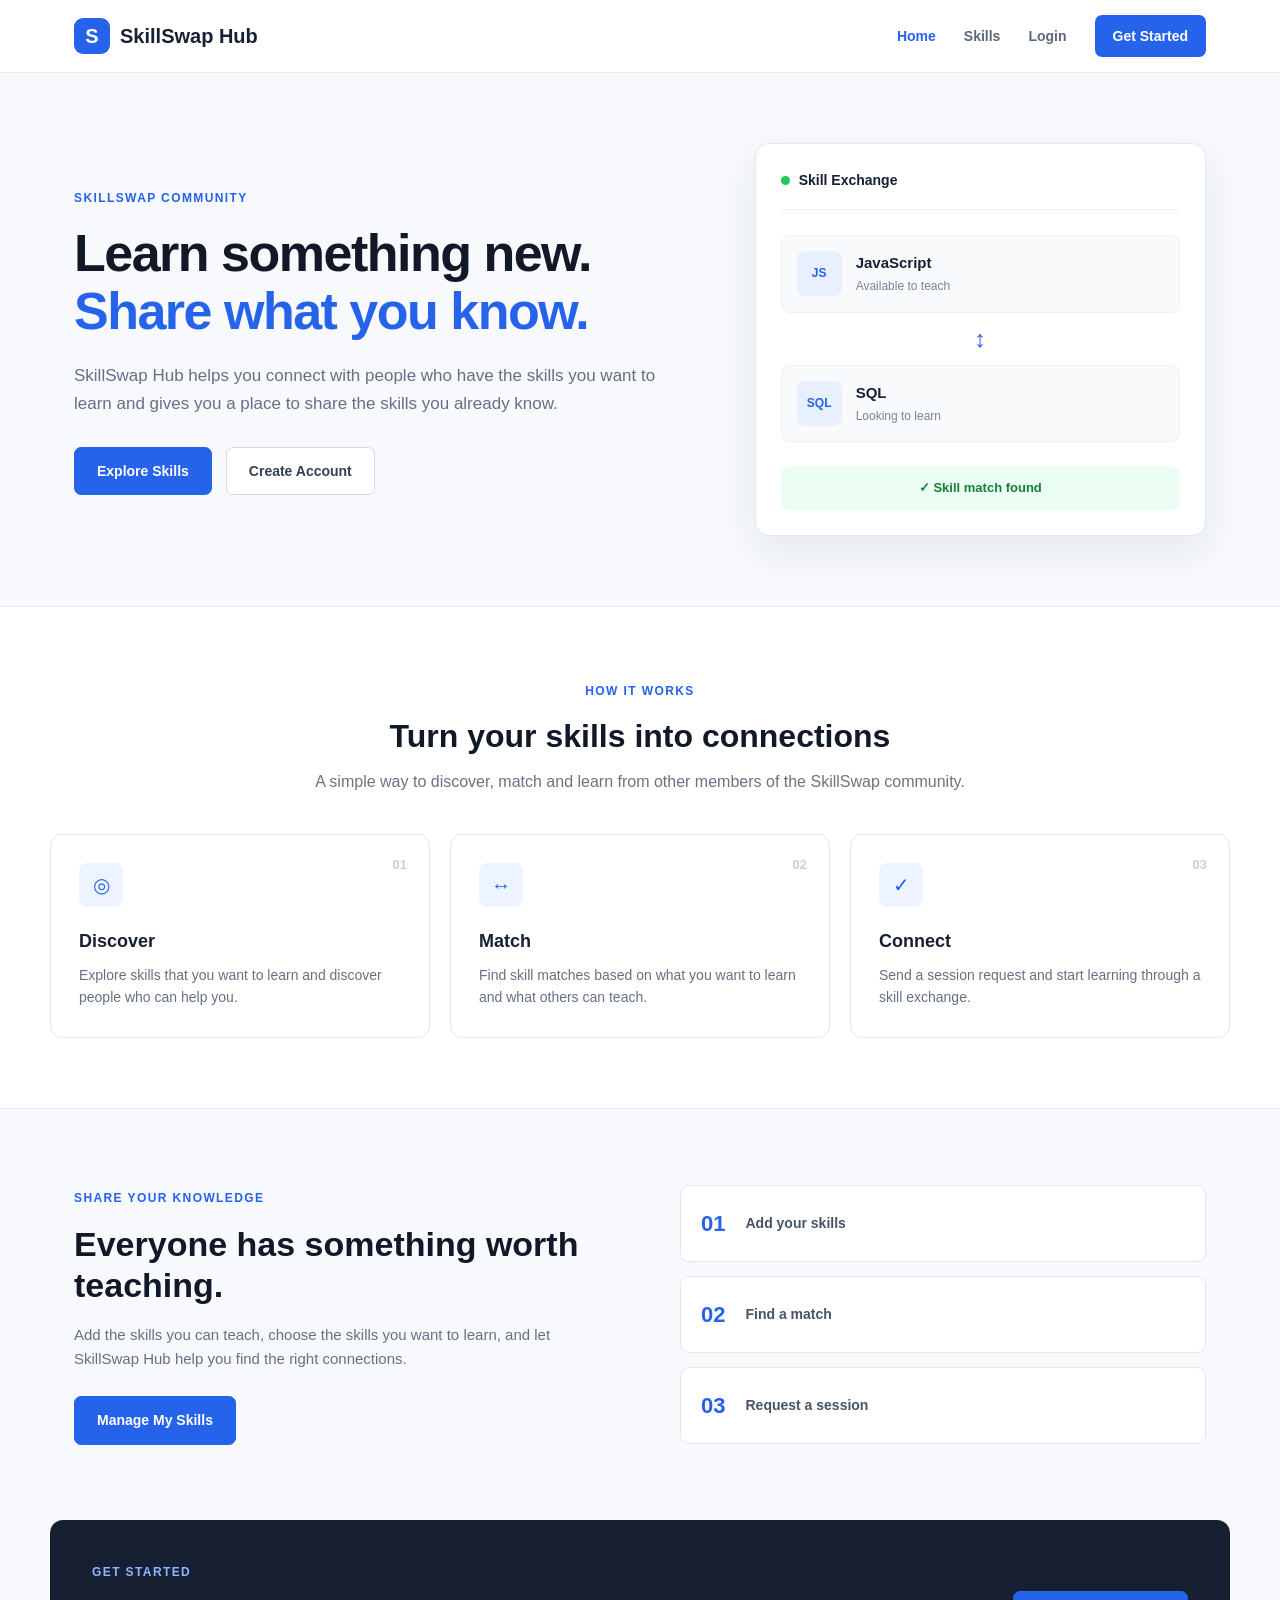
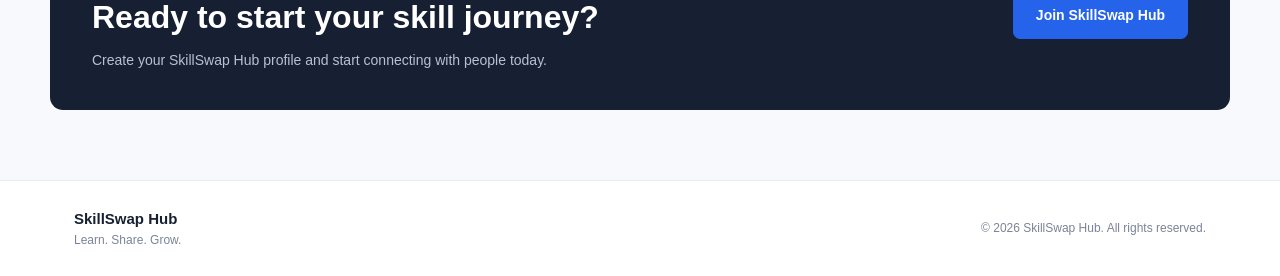
==== index.html @ 2782ccae "Initial SkillSwapHub project" ====
﻿<!DOCTYPE html>

<html lang="en">
<head>
    <meta charset="UTF-8">
    <meta name="viewport" content="width=device-width, initial-scale=1.0">

    
    <title>SkillSwap Hub</title>

    <link rel="stylesheet" href="Style.css">
    

</head>

<body>

    
    <!-- Navigation -->
    <header class="site-header">
        <div class="navbar">

            <a href="index.html" class="brand">
                <span class="brand-icon">S</span>
                <span>SkillSwap Hub</span>
            </a>

            <nav>
                <a href="index.html" class="active">Home</a>
                <a href="profile.html">Skills</a>
                <a href="login.html">Login</a>
                <a href="register.html" class="register-link">Get Started</a>
            </nav>

        </div>
    </header>


    <main>

        <!-- Hero Section -->
        <section class="hero">

            <div class="hero-content">

                <span class="hero-label">SKILLSWAP COMMUNITY</span>

                <h1>
                    Learn something new.
                    <span>Share what you know.</span>
                </h1>

                <p class="hero-description">
                    SkillSwap Hub helps you connect with people who have
                    the skills you want to learn and gives you a place to
                    share the skills you already know.
                </p>

                <div class="hero-actions">
                    <a href="profile.html" class="primary-button">
                        Explore Skills
                    </a>

                    <a href="register.html" class="secondary-button">
                        Create Account
                    </a>
                </div>

            </div>

            <div class="hero-card">

                <div class="card-header">
                    <span class="status-dot"></span>
                    Skill Exchange
                </div>

                <div class="skill-preview">

                    <div class="skill-row">
                        <div class="skill-icon">JS</div>
                        <div>
                            <strong>JavaScript</strong>
                            <span>Available to teach</span>
                        </div>
                    </div>

                    <div class="exchange-arrow">↕</div>

                    <div class="skill-row">
                        <div class="skill-icon">SQL</div>
                        <div>
                            <strong>SQL</strong>
                            <span>Looking to learn</span>
                        </div>
                    </div>

                </div>

                <div class="match-badge">
                    ✓ Skill match found
                </div>

            </div>

        </section>


        <!-- How It Works -->
        <section class="how-it-works">

            <div class="section-heading">

                <span class="section-label">HOW IT WORKS</span>

                <h2>
                    Turn your skills into connections
                </h2>

                <p>
                    A simple way to discover, match and learn from
                    other members of the SkillSwap community.
                </p>

            </div>


            <div class="steps">

                <div class="step-card">

                    <span class="step-number">01</span>

                    <div class="step-icon">◎</div>

                    <h3>Discover</h3>

                    <p>
                        Explore skills that you want to learn and
                        discover people who can help you.
                    </p>

                </div>


                <div class="step-card">

                    <span class="step-number">02</span>

                    <div class="step-icon">↔</div>

                    <h3>Match</h3>

                    <p>
                        Find skill matches based on what you want
                        to learn and what others can teach.
                    </p>

                </div>


                <div class="step-card">

                    <span class="step-number">03</span>

                    <div class="step-icon">✓</div>

                    <h3>Connect</h3>

                    <p>
                        Send a session request and start learning
                        through a skill exchange.
                    </p>

                </div>

            </div>

        </section>


        <!-- Skills Section -->
        <section class="skills-highlight">

            <div class="highlight-content">

                <span class="section-label">SHARE YOUR KNOWLEDGE</span>

                <h2>
                    Everyone has something
                    worth teaching.
                </h2>

                <p>
                    Add the skills you can teach, choose the skills
                    you want to learn, and let SkillSwap Hub help
                    you find the right connections.
                </p>

                <a href="profile.html" class="primary-button">
                    Manage My Skills
                </a>

            </div>

            <div class="highlight-stats">

                <div class="stat">
                    <strong>01</strong>
                    <span>Add your skills</span>
                </div>

                <div class="stat">
                    <strong>02</strong>
                    <span>Find a match</span>
                </div>

                <div class="stat">
                    <strong>03</strong>
                    <span>Request a session</span>
                </div>

            </div>

        </section>


        <!-- Final CTA -->
        <section class="final-cta">

            <div>
                <span class="section-label">GET STARTED</span>

                <h2>
                    Ready to start your skill journey?
                </h2>

                <p>
                    Create your SkillSwap Hub profile and start
                    connecting with people today.
                </p>
            </div>

            <a href="register.html" class="primary-button">
                Join SkillSwap Hub
            </a>

        </section>

    </main>


    <!-- Footer -->
    <footer class="site-footer">

        <div class="footer-content">

            <div>
                <strong>SkillSwap Hub</strong>
                <p>Learn. Share. Grow.</p>
            </div>

            <p>
                © 2026 SkillSwap Hub. All rights reserved.
            </p>

        </div>

    </footer>
    

</body>
</html>
---- Style.css ----
﻿* {
    margin: 0;
    padding: 0;
    box-sizing: border-box;
}

html {
    scroll-behavior: smooth;
}

body {
    font-family: "Segoe UI", Arial, sans-serif;
    background: #f7f9fc;
    color: #172033;
    line-height: 1.6;
}

.site-header {
    background: #ffffff;
    border-bottom: 1px solid #e7ebf2;
    position: sticky;
    top: 0;
    z-index: 100;
}

.navbar {
    max-width: 1180px;
    margin: auto;
    min-height: 72px;
    padding: 0 24px;
    display: flex;
    align-items: center;
    justify-content: space-between;
}

.brand {
    display: flex;
    align-items: center;
    gap: 10px;
    text-decoration: none;
    color: #172033;
    font-size: 20px;
    font-weight: 700;
}

.brand-icon {
    width: 36px;
    height: 36px;
    display: flex;
    align-items: center;
    justify-content: center;
    background: #2563eb;
    color: #ffffff;
    border-radius: 9px;
    font-weight: 700;
}

nav {
    display: flex;
    align-items: center;
    gap: 28px;
}

    nav a {
        text-decoration: none;
        color: #5d687c;
        font-size: 14px;
        font-weight: 600;
        transition: 0.2s;
    }

        nav a:hover,
        nav a.active {
            color: #2563eb;
        }

    nav .register-link {
        background: #2563eb;
        color: #ffffff;
        padding: 10px 18px;
        border-radius: 7px;
    }

        nav .register-link:hover {
            background: #1d4ed8;
            color: #ffffff;
        }

.primary-button,
.secondary-button,
.auth-button {
    display: inline-flex;
    align-items: center;
    justify-content: center;
    padding: 12px 22px;
    border-radius: 7px;
    font-size: 14px;
    font-weight: 600;
    text-decoration: none;
    cursor: pointer;
    transition: 0.2s;
}

.primary-button,
.auth-button {
    background: #2563eb;
    color: #ffffff;
    border: 1px solid #2563eb;
}

    .primary-button:hover,
    .auth-button:hover {
        background: #1d4ed8;
        border-color: #1d4ed8;
        transform: translateY(-1px);
    }

.secondary-button {
    background: #ffffff;
    color: #344054;
    border: 1px solid #d5dbe5;
}

    .secondary-button:hover {
        border-color: #2563eb;
        color: #2563eb;
    }

.hero {
    max-width: 1180px;
    margin: auto;
    min-height: 480px;
    padding: 70px 24px;
    display: grid;
    grid-template-columns: 1.15fr 0.85fr;
    align-items: center;
    gap: 70px;
}

.hero-label,
.section-label {
    display: inline-block;
    color: #2563eb;
    font-size: 12px;
    font-weight: 700;
    letter-spacing: 1.4px;
    margin-bottom: 16px;
}

.hero h1 {
    max-width: 680px;
    font-size: 52px;
    line-height: 1.12;
    letter-spacing: -1.5px;
    color: #111827;
}

    .hero h1 span {
        display: block;
        color: #2563eb;
    }

.hero-description {
    max-width: 610px;
    margin-top: 22px;
    font-size: 17px;
    color: #667085;
}

.hero-actions {
    display: flex;
    gap: 14px;
    margin-top: 30px;
}

.hero-card {
    background: #ffffff;
    border: 1px solid #e4e8ef;
    border-radius: 14px;
    padding: 25px;
    box-shadow: 0 15px 40px rgba(20, 35, 60, 0.08);
}

.card-header {
    display: flex;
    align-items: center;
    gap: 9px;
    padding-bottom: 18px;
    border-bottom: 1px solid #edf0f5;
    font-size: 14px;
    font-weight: 700;
}

.status-dot {
    width: 9px;
    height: 9px;
    background: #22c55e;
    border-radius: 50%;
}

.skill-preview {
    padding: 25px 0;
}

.skill-row {
    display: flex;
    align-items: center;
    gap: 14px;
    padding: 15px;
    background: #f8fafc;
    border: 1px solid #edf0f5;
    border-radius: 9px;
}

.skill-icon {
    width: 45px;
    height: 45px;
    display: flex;
    align-items: center;
    justify-content: center;
    background: #e8f0ff;
    color: #2563eb;
    border-radius: 8px;
    font-size: 12px;
    font-weight: 800;
}

.skill-row strong {
    display: block;
    font-size: 15px;
}

.skill-row span {
    display: block;
    margin-top: 2px;
    color: #7a8496;
    font-size: 12px;
}

.exchange-arrow {
    text-align: center;
    color: #2563eb;
    font-size: 24px;
    padding: 7px 0;
}

.match-badge {
    padding: 11px;
    background: #ecfdf3;
    color: #15803d;
    border-radius: 7px;
    text-align: center;
    font-size: 13px;
    font-weight: 600;
}

.how-it-works {
    background: #ffffff;
    border-top: 1px solid #e7ebf2;
    border-bottom: 1px solid #e7ebf2;
    padding: 70px 24px;
}

.section-heading {
    max-width: 650px;
    margin: 0 auto 40px;
    text-align: center;
}

    .section-heading h2,
    .skills-highlight h2,
    .final-cta h2 {
        color: #111827;
        font-size: 32px;
        line-height: 1.2;
        margin-bottom: 13px;
    }

    .section-heading p {
        color: #6b7280;
    }

.steps {
    max-width: 1180px;
    margin: auto;
    display: grid;
    grid-template-columns: repeat(3, 1fr);
    gap: 20px;
}

.step-card {
    position: relative;
    padding: 28px;
    border: 1px solid #e3e8f0;
    border-radius: 11px;
    background: #ffffff;
    transition: 0.2s;
}

    .step-card:hover {
        transform: translateY(-3px);
        box-shadow: 0 10px 25px rgba(20, 35, 60, 0.07);
    }

.step-number {
    position: absolute;
    top: 20px;
    right: 22px;
    color: #c8d1df;
    font-size: 13px;
    font-weight: 700;
}

.step-icon {
    width: 44px;
    height: 44px;
    display: flex;
    align-items: center;
    justify-content: center;
    background: #eef4ff;
    color: #2563eb;
    border-radius: 8px;
    font-size: 20px;
}

.step-card h3 {
    margin-top: 20px;
    font-size: 18px;
}

.step-card p {
    margin-top: 8px;
    color: #667085;
    font-size: 14px;
}

.skills-highlight {
    max-width: 1180px;
    margin: auto;
    padding: 75px 24px;
    display: grid;
    grid-template-columns: 1fr 1fr;
    align-items: center;
    gap: 80px;
}

.highlight-content {
    max-width: 550px;
}

    .highlight-content h2 {
        font-size: 34px;
    }

    .highlight-content p {
        margin: 18px 0 25px;
        color: #667085;
        font-size: 15px;
    }

.highlight-stats {
    display: flex;
    flex-direction: column;
    gap: 14px;
}

.stat {
    display: flex;
    align-items: center;
    gap: 20px;
    padding: 20px;
    background: #ffffff;
    border: 1px solid #e3e8f0;
    border-radius: 9px;
}

    .stat strong {
        color: #2563eb;
        font-size: 22px;
    }

    .stat span {
        color: #475467;
        font-size: 14px;
        font-weight: 600;
    }

.final-cta {
    max-width: 1180px;
    margin: 0 auto 70px;
    padding: 38px 42px;
    background: #172033;
    border-radius: 13px;
    display: flex;
    align-items: center;
    justify-content: space-between;
    gap: 30px;
}

    .final-cta h2 {
        color: #ffffff;
    }

    .final-cta p {
        color: #b8c1d1;
        font-size: 14px;
    }

    .final-cta .section-label {
        color: #8eb5ff;
    }

.auth-page {
    min-height: calc(100vh - 145px);
    display: flex;
    align-items: center;
    padding: 55px 24px;
}

.auth-container {
    width: 100%;
    max-width: 1000px;
    margin: auto;
    display: grid;
    grid-template-columns: 1fr 430px;
    gap: 80px;
    align-items: center;
}

.auth-intro {
    max-width: 500px;
}

    .auth-intro h1 {
        color: #111827;
        font-size: 42px;
        line-height: 1.15;
        letter-spacing: -1px;
    }

    .auth-intro > p {
        margin-top: 18px;
        color: #667085;
        font-size: 16px;
    }

.auth-benefits {
    margin-top: 32px;
    display: flex;
    flex-direction: column;
    gap: 18px;
}

.auth-benefit {
    display: flex;
    gap: 16px;
    align-items: flex-start;
}

    .auth-benefit > span {
        color: #2563eb;
        font-size: 13px;
        font-weight: 700;
        padding-top: 2px;
    }

    .auth-benefit strong {
        display: block;
        font-size: 14px;
        color: #344054;
    }

    .auth-benefit p {
        margin-top: 3px;
        color: #7a8496;
        font-size: 13px;
    }

.auth-card {
    background: #ffffff;
    border: 1px solid #e1e6ee;
    border-radius: 12px;
    padding: 34px;
    box-shadow: 0 15px 40px rgba(20, 35, 60, 0.07);
}

.auth-card-header {
    margin-bottom: 26px;
}

    .auth-card-header h2 {
        color: #111827;
        font-size: 25px;
    }

    .auth-card-header p {
        margin-top: 6px;
        color: #7a8496;
        font-size: 13px;
    }

.form-group {
    display: flex;
    flex-direction: column;
    gap: 7px;
    margin-bottom: 18px;
}

    .form-group label {
        color: #344054;
        font-size: 13px;
        font-weight: 600;
    }

    .form-group input,
    .form-group select {
        width: 100%;
        padding: 12px 13px;
        border: 1px solid #d5dbe5;
        border-radius: 7px;
        background: #ffffff;
        color: #172033;
        font-family: inherit;
        font-size: 14px;
        outline: none;
        transition: 0.2s;
    }

        .form-group input::placeholder {
            color: #a0a8b6;
        }

        .form-group input:focus,
        .form-group select:focus {
            border-color: #2563eb;
            box-shadow: 0 0 0 3px rgba(37, 99, 235, 0.08);
        }

.auth-button {
    width: 100%;
    margin-top: 5px;
}

.form-message {
    min-height: 22px;
    margin-top: 15px;
    text-align: center;
    font-size: 13px;
}

.auth-footer {
    display: flex;
    justify-content: center;
    gap: 5px;
    margin-top: 20px;
    padding-top: 20px;
    border-top: 1px solid #edf0f5;
    color: #7a8496;
    font-size: 13px;
}

    .auth-footer a {
        color: #2563eb;
        text-decoration: none;
        font-weight: 600;
    }

        .auth-footer a:hover {
            text-decoration: underline;
        }

.login-highlight {
    display: flex;
    gap: 14px;
    margin-top: 32px;
    padding: 18px;
    background: #ffffff;
    border: 1px solid #e3e8f0;
    border-radius: 9px;
}

.highlight-line {
    width: 3px;
    background: #2563eb;
    border-radius: 3px;
}

.login-highlight strong {
    font-size: 14px;
}

.login-highlight p {
    margin-top: 3px;
    color: #7a8496;
    font-size: 13px;
}

.profile-page {
    max-width: 1180px;
    margin: auto;
    padding: 50px 24px 70px;
}

.profile-header-section {
    padding-bottom: 35px;
    border-bottom: 1px solid #e3e8f0;
}

    .profile-header-section h1 {
        font-size: 36px;
        line-height: 1.2;
        color: #111827;
    }

    .profile-header-section p {
        margin-top: 8px;
        color: #667085;
        font-size: 15px;
    }

.profile-section,
.dashboard-section {
    margin-top: 35px;
}

.section-title-row {
    display: flex;
    align-items: flex-end;
    justify-content: space-between;
    gap: 20px;
    margin-bottom: 22px;
}

    .section-title-row h2 {
        color: #111827;
        font-size: 25px;
        line-height: 1.2;
    }

    .section-title-row p {
        margin-top: 5px;
        color: #7a8496;
        font-size: 13px;
    }

.profile-message,
.section-message {
    color: #667085;
    font-size: 13px;
    margin-bottom: 15px;
}

.profile-details {
    display: grid;
    grid-template-columns: repeat(2, 1fr);
    gap: 14px;
}

    .profile-details > div {
        background: #ffffff;
        border: 1px solid #e1e6ee;
        border-radius: 9px;
        padding: 20px;
    }

    .profile-details strong {
        display: block;
        color: #7a8496;
        font-size: 12px;
        font-weight: 600;
        margin-bottom: 5px;
    }

    .profile-details span,
    .profile-details p {
        color: #172033;
        font-size: 15px;
        font-weight: 600;
    }

.edit-profile-card,
.skill-form-card {
    background: #ffffff;
    border: 1px solid #e1e6ee;
    border-radius: 11px;
    padding: 25px;
    margin-top: 18px;
}

.card-title {
    margin-bottom: 22px;
}

    .card-title h3 {
        color: #111827;
        font-size: 19px;
    }

    .card-title p {
        color: #7a8496;
        font-size: 13px;
        margin-top: 4px;
    }

.profile-form-grid {
    display: grid;
    grid-template-columns: 1fr 1fr;
    gap: 0 20px;
}

.full-width {
    grid-column: 1 / -1;
}

.skill-form-card {
    display: grid;
    grid-template-columns: 1.3fr 1fr 1fr auto;
    align-items: end;
    gap: 15px;
}

    .skill-form-card .form-group {
        margin-bottom: 0;
    }

    .skill-form-card .primary-button {
        height: 43px;
        white-space: nowrap;
    }

.skills-grid,
.matches-grid,
.requests-grid {
    display: grid;
    grid-template-columns: repeat(3, 1fr);
    gap: 16px;
    margin-top: 20px;
}

    .skills-grid > div,
    .matches-grid > div,
    .requests-grid > div {
        background: #ffffff;
        border: 1px solid #e1e6ee;
        border-radius: 10px;
        padding: 20px;
        transition: 0.2s;
    }

        .skills-grid > div:hover,
        .matches-grid > div:hover,
        .requests-grid > div:hover {
            box-shadow: 0 8px 22px rgba(20, 35, 60, 0.06);
            transform: translateY(-2px);
        }

    .skills-grid h3,
    .matches-grid h3,
    .requests-grid h3 {
        color: #172033;
        font-size: 17px;
        margin-bottom: 8px;
    }

    .skills-grid p,
    .matches-grid p,
    .requests-grid p {
        color: #667085;
        font-size: 13px;
        margin-top: 5px;
    }

    .skills-grid button,
    .matches-grid button,
    .requests-grid button {
        border: none;
        border-radius: 6px;
        padding: 8px 12px;
        margin-top: 13px;
        margin-right: 5px;
        font-family: inherit;
        font-size: 12px;
        font-weight: 600;
        cursor: pointer;
        background: #2563eb;
        color: #ffffff;
    }

        .skills-grid button:hover,
        .matches-grid button:hover,
        .requests-grid button:hover {
            background: #1d4ed8;
        }

.matches-grid {
    grid-template-columns: repeat(2, 1fr);
}

.requests-grid {
    grid-template-columns: repeat(2, 1fr);
}

.matches-grid .request-session-button {
    width: 100%;
    padding: 10px 14px;
    margin-top: 15px;
}

.requests-grid button {
    min-width: 80px;
}

    .requests-grid button:last-child {
        background: #ffffff;
        color: #475467;
        border: 1px solid #d5dbe5;
    }

        .requests-grid button:last-child:hover {
            background: #f8fafc;
        }

.site-footer {
    background: #ffffff;
    border-top: 1px solid #e7ebf2;
}

.footer-content {
    max-width: 1180px;
    margin: auto;
    padding: 25px 24px;
    display: flex;
    align-items: center;
    justify-content: space-between;
}

    .footer-content strong {
        font-size: 15px;
    }

    .footer-content p {
        color: #7a8496;
        font-size: 12px;
    }

@media (max-width: 900px) {

    
    .hero {
        grid-template-columns: 1fr;
        gap: 40px;
    }

    .auth-container {
        grid-template-columns: 1fr;
        max-width: 600px;
        gap: 35px;
    }

    .auth-intro {
        max-width: none;
    }

    .skills-grid {
        grid-template-columns: repeat(2, 1fr);
    }

    .skill-form-card {
        grid-template-columns: 1fr 1fr;
    }

        .skill-form-card .primary-button {
            width: 100%;
        }

   
}

@media (max-width: 700px) {

   
    .navbar {
        padding-top: 15px;
        padding-bottom: 15px;
        flex-direction: column;
        gap: 15px;
    }

    nav {
        gap: 14px;
        flex-wrap: wrap;
        justify-content: center;
    }

    .hero {
        padding-top: 45px;
        padding-bottom: 45px;
    }

        .hero h1 {
            font-size: 40px;
        }

    .hero-actions {
        flex-direction: column;
    }

    .steps,
    .skills-highlight,
    .profile-details,
    .profile-form-grid,
    .matches-grid,
    .requests-grid,
    .skills-grid {
        grid-template-columns: 1fr;
    }

    .skill-form-card {
        grid-template-columns: 1fr;
    }

    .section-title-row {
        align-items: flex-start;
        flex-direction: column;
    }

        .section-title-row .primary-button {
            width: 100%;
        }

    .auth-page {
        padding: 35px 18px;
    }

    .auth-intro h1 {
        font-size: 34px;
    }

    .auth-card {
        padding: 25px 20px;
    }

    .profile-page {
        padding: 35px 18px 50px;
    }

    .profile-header-section h1 {
        font-size: 31px;
    }

    .final-cta {
        margin: 0 18px 50px;
        padding: 30px 25px;
        flex-direction: column;
        align-items: flex-start;
    }

    .footer-content {
        flex-direction: column;
        gap: 10px;
        text-align: center;
    }

    
}
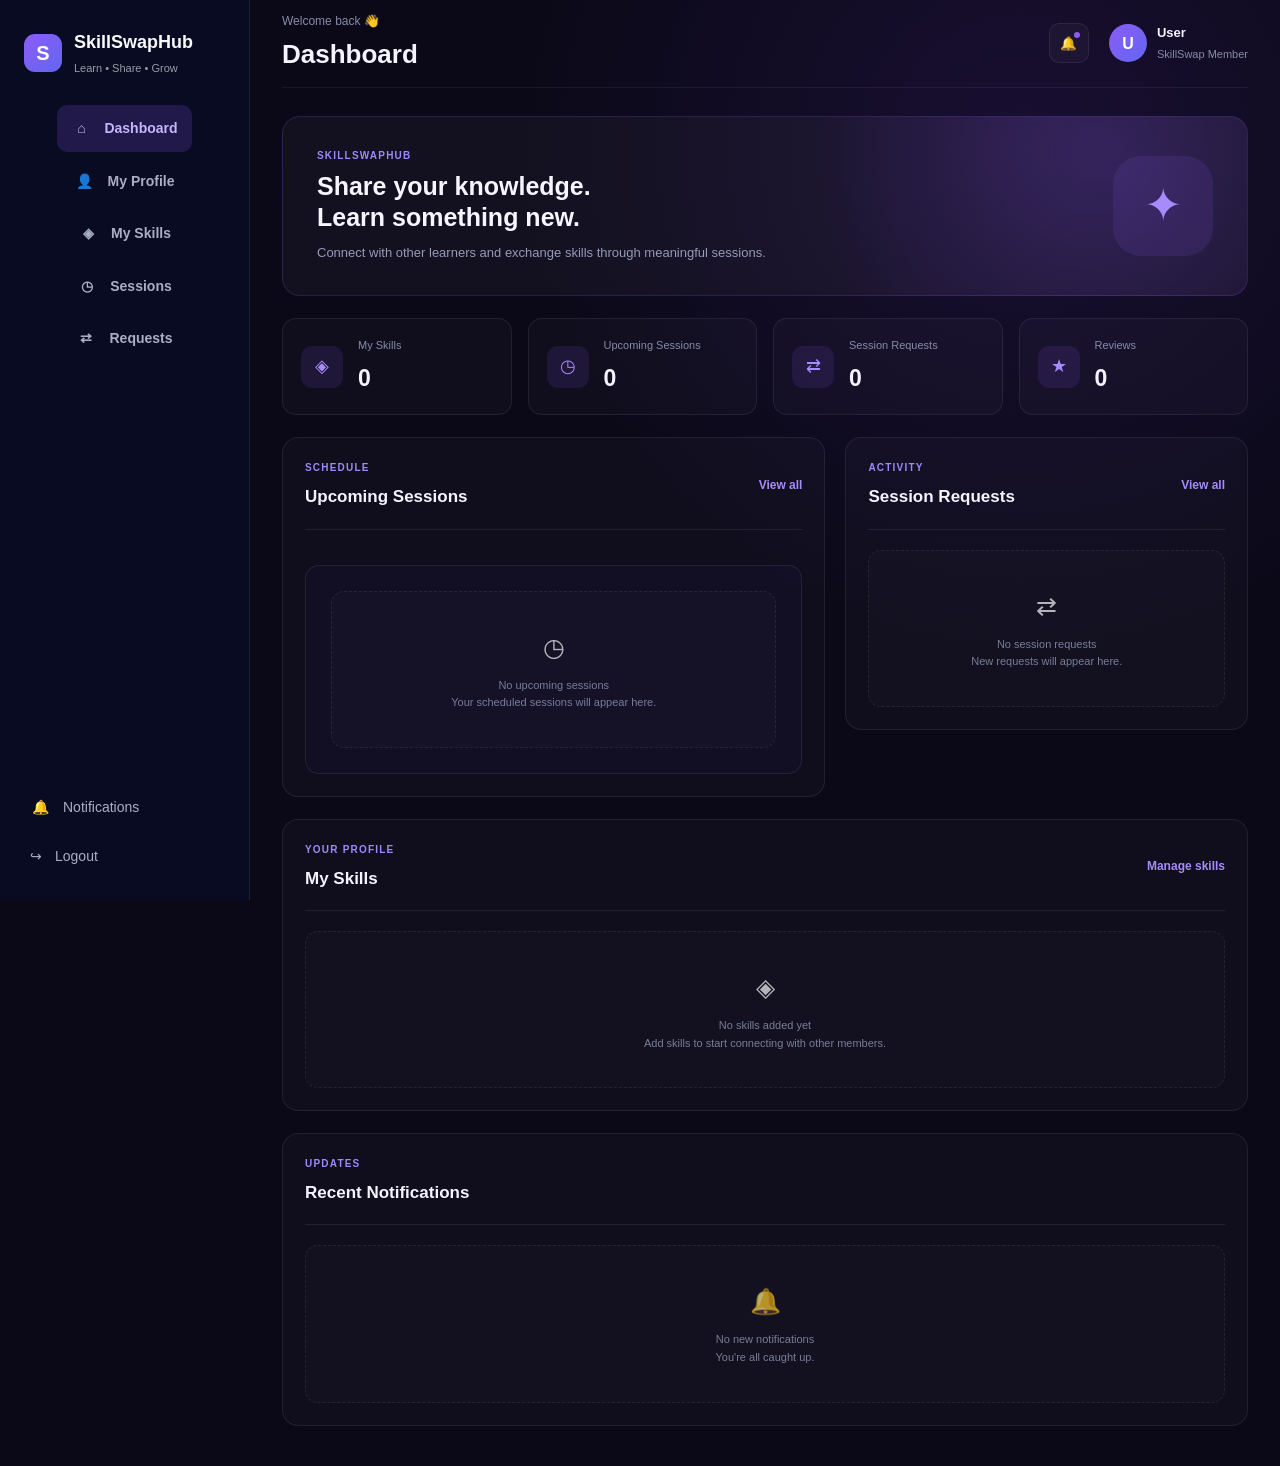
==== commit 91feefb7: "Complete SkillSwapHub application" ====
--- a/index.html
+++ b/index.html
@@ -6,7 +6,7 @@
     <meta name="viewport" content="width=device-width, initial-scale=1.0">
 
     
-    <title>SkillSwap Hub</title>
+    <title>SkillSwapHub | Dashboard</title>
 
     <link rel="stylesheet" href="Style.css">
     
@@ -16,257 +16,288 @@
 <body>
 
     
-    <!-- Navigation -->
-    <header class="site-header">
-        <div class="navbar">
-
-            <a href="index.html" class="brand">
-                <span class="brand-icon">S</span>
-                <span>SkillSwap Hub</span>
-            </a>
-
-            <nav>
-                <a href="index.html" class="active">Home</a>
-                <a href="profile.html">Skills</a>
-                <a href="login.html">Login</a>
-                <a href="register.html" class="register-link">Get Started</a>
+    <div class="app-layout">
+
+        <!-- Sidebar -->
+        <aside class="sidebar">
+
+            <div class="sidebar-logo">
+                <div class="logo-icon">S</div>
+                <div>
+                    <h2>SkillSwapHub</h2>
+                    <span>Learn • Share • Grow</span>
+                </div>
+            </div>
+
+            <nav class="sidebar-nav">
+
+                <a href="index.html" class="nav-item active">
+                    <span>⌂</span>
+                    <span>Dashboard</span>
+                </a>
+
+                <a href="profile.html" class="nav-item">
+                    <span>👤</span>
+                    <span>My Profile</span>
+                </a>
+
+                <a href="#skills" class="nav-item">
+                    <span>◈</span>
+                    <span>My Skills</span>
+                </a>
+
+                <a href="#sessions" class="nav-item">
+                    <span>◷</span>
+                    <span>Sessions</span>
+                </a>
+
+                <a href="#requests" class="nav-item">
+                    <span>⇄</span>
+                    <span>Requests</span>
+                </a>
+
             </nav>
 
-        </div>
-    </header>
-
-
-    <main>
-
-        <!-- Hero Section -->
-        <section class="hero">
-
-            <div class="hero-content">
-
-                <span class="hero-label">SKILLSWAP COMMUNITY</span>
-
-                <h1>
-                    Learn something new.
-                    <span>Share what you know.</span>
-                </h1>
-
-                <p class="hero-description">
-                    SkillSwap Hub helps you connect with people who have
-                    the skills you want to learn and gives you a place to
-                    share the skills you already know.
-                </p>
-
-                <div class="hero-actions">
-                    <a href="profile.html" class="primary-button">
-                        Explore Skills
-                    </a>
-
-                    <a href="register.html" class="secondary-button">
-                        Create Account
-                    </a>
-                </div>
+            <div class="sidebar-bottom">
+
+                <a href="#notifications" class="nav-item">
+                    <span>🔔</span>
+                    <span>Notifications</span>
+                </a>
+
+                <button class="logout-btn" onclick="logout()">
+                    <span>↪</span>
+                    <span>Logout</span>
+                </button>
 
             </div>
 
-            <div class="hero-card">
-
-                <div class="card-header">
-                    <span class="status-dot"></span>
-                    Skill Exchange
-                </div>
-
-                <div class="skill-preview">
-
-                    <div class="skill-row">
-                        <div class="skill-icon">JS</div>
-                        <div>
-                            <strong>JavaScript</strong>
-                            <span>Available to teach</span>
-                        </div>
-                    </div>
-
-                    <div class="exchange-arrow">↕</div>
-
-                    <div class="skill-row">
-                        <div class="skill-icon">SQL</div>
-                        <div>
-                            <strong>SQL</strong>
-                            <span>Looking to learn</span>
-                        </div>
-                    </div>
-
-                </div>
-
-                <div class="match-badge">
-                    ✓ Skill match found
-                </div>
-
-            </div>
-
-        </section>
-
-
-        <!-- How It Works -->
-        <section class="how-it-works">
-
-            <div class="section-heading">
-
-                <span class="section-label">HOW IT WORKS</span>
-
-                <h2>
-                    Turn your skills into connections
-                </h2>
-
-                <p>
-                    A simple way to discover, match and learn from
-                    other members of the SkillSwap community.
-                </p>
-
-            </div>
-
-
-            <div class="steps">
-
-                <div class="step-card">
-
-                    <span class="step-number">01</span>
-
-                    <div class="step-icon">◎</div>
-
-                    <h3>Discover</h3>
-
-                    <p>
-                        Explore skills that you want to learn and
-                        discover people who can help you.
-                    </p>
-
-                </div>
-
-
-                <div class="step-card">
-
-                    <span class="step-number">02</span>
-
-                    <div class="step-icon">↔</div>
-
-                    <h3>Match</h3>
-
-                    <p>
-                        Find skill matches based on what you want
-                        to learn and what others can teach.
-                    </p>
-
-                </div>
-
-
-                <div class="step-card">
-
-                    <span class="step-number">03</span>
-
-                    <div class="step-icon">✓</div>
-
-                    <h3>Connect</h3>
-
-                    <p>
-                        Send a session request and start learning
-                        through a skill exchange.
-                    </p>
-
-                </div>
-
-            </div>
-
-        </section>
-
-
-        <!-- Skills Section -->
-        <section class="skills-highlight">
-
-            <div class="highlight-content">
-
-                <span class="section-label">SHARE YOUR KNOWLEDGE</span>
-
-                <h2>
-                    Everyone has something
-                    worth teaching.
-                </h2>
-
-                <p>
-                    Add the skills you can teach, choose the skills
-                    you want to learn, and let SkillSwap Hub help
-                    you find the right connections.
-                </p>
-
-                <a href="profile.html" class="primary-button">
-                    Manage My Skills
-                </a>
-
-            </div>
-
-            <div class="highlight-stats">
-
-                <div class="stat">
-                    <strong>01</strong>
-                    <span>Add your skills</span>
-                </div>
-
-                <div class="stat">
-                    <strong>02</strong>
-                    <span>Find a match</span>
-                </div>
-
-                <div class="stat">
-                    <strong>03</strong>
-                    <span>Request a session</span>
-                </div>
-
-            </div>
-
-        </section>
-
-
-        <!-- Final CTA -->
-        <section class="final-cta">
-
-            <div>
-                <span class="section-label">GET STARTED</span>
-
-                <h2>
-                    Ready to start your skill journey?
-                </h2>
-
-                <p>
-                    Create your SkillSwap Hub profile and start
-                    connecting with people today.
-                </p>
-            </div>
-
-            <a href="register.html" class="primary-button">
-                Join SkillSwap Hub
-            </a>
-
-        </section>
-
-    </main>
-
-
-    <!-- Footer -->
-    <footer class="site-footer">
-
-        <div class="footer-content">
-
-            <div>
-                <strong>SkillSwap Hub</strong>
-                <p>Learn. Share. Grow.</p>
-            </div>
-
-            <p>
-                © 2026 SkillSwap Hub. All rights reserved.
-            </p>
-
-        </div>
-
-    </footer>
+        </aside>
+
+
+        <!-- Main Area -->
+        <main class="main-content">
+
+            <!-- Top Bar -->
+            <header class="topbar">
+
+                <div>
+                    <p class="topbar-label">Welcome back 👋</p>
+                    <h1>Dashboard</h1>
+                </div>
+
+                <div class="topbar-actions">
+
+                    <button class="notification-btn" id="notificationBtn">
+                        🔔
+                        <span class="notification-dot"></span>
+                    </button>
+
+                    <div class="user-area">
+                        <div class="user-avatar" id="userAvatar">
+                            U
+                        </div>
+
+                        <div class="user-info">
+                            <strong id="dashboardUserName">User</strong>
+                            <span>SkillSwap Member</span>
+                        </div>
+                    </div>
+
+                </div>
+
+            </header>
+
+
+            <!-- Dashboard -->
+            <section class="dashboard-content">
+
+                <!-- Welcome Card -->
+                <div class="welcome-card">
+
+                    <div>
+                        <span class="card-label">SKILLSWAPHUB</span>
+
+                        <h2>
+                            Share your knowledge.<br>
+                            Learn something new.
+                        </h2>
+
+                        <p>
+                            Connect with other learners and exchange skills
+                            through meaningful sessions.
+                        </p>
+                    </div>
+
+                    <div class="welcome-icon">
+                        ✦
+                    </div>
+
+                </div>
+
+
+                <!-- Stats -->
+                <div class="stats-grid">
+
+                    <div class="stat-card">
+                        <div class="stat-icon">◈</div>
+
+                        <div>
+                            <span>My Skills</span>
+                            <strong id="skillsCount">0</strong>
+                        </div>
+                    </div>
+
+                    <div class="stat-card">
+                        <div class="stat-icon">◷</div>
+
+                        <div>
+                            <span>Upcoming Sessions</span>
+                            <strong id="sessionsCount">0</strong>
+                        </div>
+                    </div>
+
+                    <div class="stat-card">
+                        <div class="stat-icon">⇄</div>
+
+                        <div>
+                            <span>Session Requests</span>
+                            <strong id="requestsCount">0</strong>
+                        </div>
+                    </div>
+
+                    <div class="stat-card">
+                        <div class="stat-icon">★</div>
+
+                        <div>
+                            <span>Reviews</span>
+                            <strong id="reviewsCount">0</strong>
+                        </div>
+                    </div>
+
+                </div>
+
+
+                <!-- Main Dashboard Grid -->
+                <div class="dashboard-grid">
+
+                    <!-- Upcoming Sessions -->
+                    <section class="dashboard-card" id="sessions">
+
+                        <div class="card-header">
+
+                            <div>
+                                <span class="section-label">SCHEDULE</span>
+                                <h2>Upcoming Sessions</h2>
+                            </div>
+
+                            <span class="card-action">View all</span>
+
+                        </div>
+
+                        <div id="upcomingSessions">
+
+                            <div class="empty-state">
+                                <div class="empty-icon">◷</div>
+                                <p>No upcoming sessions</p>
+                                <span>Your scheduled sessions will appear here.</span>
+                            </div>
+
+                        </div>
+
+                    </section>
+
+
+                    <!-- Session Requests -->
+                    <section class="dashboard-card" id="requests">
+
+                        <div class="card-header">
+
+                            <div>
+                                <span class="section-label">ACTIVITY</span>
+                                <h2>Session Requests</h2>
+                            </div>
+
+                            <span class="card-action">View all</span>
+
+                        </div>
+
+                        <div id="sessionRequests">
+
+                            <div class="empty-state">
+                                <div class="empty-icon">⇄</div>
+                                <p>No session requests</p>
+                                <span>New requests will appear here.</span>
+                            </div>
+
+                        </div>
+
+                    </section>
+
+                </div>
+
+
+                <!-- Skills Section -->
+                <section class="dashboard-card skills-dashboard-card" id="skills">
+
+                    <div class="card-header">
+
+                        <div>
+                            <span class="section-label">YOUR PROFILE</span>
+                            <h2>My Skills</h2>
+                        </div>
+
+                        <a href="profile.html" class="card-action">
+                            Manage skills
+                        </a>
+
+                    </div>
+
+                    <div id="mySkills">
+
+                        <div class="empty-state">
+                            <div class="empty-icon">◈</div>
+                            <p>No skills added yet</p>
+                            <span>Add skills to start connecting with other members.</span>
+                        </div>
+
+                    </div>
+
+                </section>
+
+
+                <!-- Notifications -->
+                <section class="dashboard-card" id="notifications">
+
+                    <div class="card-header">
+
+                        <div>
+                            <span class="section-label">UPDATES</span>
+                            <h2>Recent Notifications</h2>
+                        </div>
+
+                    </div>
+
+                    <div id="notificationsList">
+
+                        <div class="empty-state">
+                            <div class="empty-icon">🔔</div>
+                            <p>No new notifications</p>
+                            <span>You're all caught up.</span>
+                        </div>
+
+                    </div>
+
+                </section>
+
+            </section>
+
+        </main>
+
+    </div>
+
+
+    <script src="app.js"></script>
     
 
 </body>
--- a/Style.css
+++ b/Style.css
@@ -1,4 +1,8 @@
-﻿* {
+﻿/* =========================================================
+   SKILLSWAP HUB - MODERN DARK DASHBOARD THEME
+   ========================================================= */
+
+* {
     margin: 0;
     padding: 0;
     box-sizing: border-box;
@@ -8,19 +12,45 @@
     scroll-behavior: smooth;
 }
 
+:root {
+    --bg-main: #0b0918;
+    --bg-secondary: #100d21;
+    --bg-card: #15112a;
+    --bg-card-hover: #1b1634;
+    --border: rgba(255, 255, 255, 0.08);
+    --border-hover: rgba(139, 92, 246, 0.45);
+    --primary: #8b5cf6;
+    --primary-dark: #7c3aed;
+    --primary-light: #a78bfa;
+    --text-main: #f8fafc;
+    --text-secondary: #a7a3b5;
+    --text-muted: #716d82;
+    --success: #34d399;
+    --warning: #fbbf24;
+    --danger: #f87171;
+    --shadow: 0 15px 40px rgba(0, 0, 0, 0.25);
+}
+
 body {
     font-family: "Segoe UI", Arial, sans-serif;
-    background: #f7f9fc;
-    color: #172033;
+    background: radial-gradient( circle at 80% 10%, rgba(124, 58, 237, 0.12), transparent 30% ), var(--bg-main);
+    color: var(--text-main);
     line-height: 1.6;
-}
+    min-height: 100vh;
+}
+
+
+/* =========================================================
+   HEADER
+   ========================================================= */
 
 .site-header {
-    background: #ffffff;
-    border-bottom: 1px solid #e7ebf2;
+    background: rgba(11, 9, 24, 0.88);
+    border-bottom: 1px solid var(--border);
     position: sticky;
     top: 0;
     z-index: 100;
+    backdrop-filter: blur(18px);
 }
 
 .navbar {
@@ -36,55 +66,74 @@
 .brand {
     display: flex;
     align-items: center;
-    gap: 10px;
+    gap: 11px;
     text-decoration: none;
-    color: #172033;
+    color: var(--text-main);
     font-size: 20px;
     font-weight: 700;
 }
 
 .brand-icon {
-    width: 36px;
-    height: 36px;
+    width: 38px;
+    height: 38px;
     display: flex;
     align-items: center;
     justify-content: center;
-    background: #2563eb;
-    color: #ffffff;
-    border-radius: 9px;
-    font-weight: 700;
-}
+    background: linear-gradient( 135deg, #8b5cf6, #6d28d9 );
+    color: white;
+    border-radius: 10px;
+    font-weight: 800;
+    box-shadow: 0 8px 25px rgba(139, 92, 246, 0.25);
+}
+
+
+/* =========================================================
+   NAVIGATION
+   ========================================================= */
 
 nav {
     display: flex;
     align-items: center;
-    gap: 28px;
+    gap: 8px;
 }
 
     nav a {
         text-decoration: none;
-        color: #5d687c;
-        font-size: 14px;
+        color: var(--text-secondary);
+        font-size: 13px;
         font-weight: 600;
-        transition: 0.2s;
+        padding: 9px 13px;
+        border-radius: 8px;
+        transition: color 0.25s ease, background 0.25s ease, transform 0.25s ease;
     }
 
         nav a:hover,
         nav a.active {
-            color: #2563eb;
+            color: #ffffff;
+            background: rgba(139, 92, 246, 0.12);
         }
 
+        nav a:hover {
+            transform: translateY(-1px);
+        }
+
     nav .register-link {
-        background: #2563eb;
-        color: #ffffff;
+        background: linear-gradient( 135deg, #8b5cf6, #7c3aed );
+        color: white;
         padding: 10px 18px;
-        border-radius: 7px;
+        border-radius: 8px;
+        box-shadow: 0 8px 25px rgba(124, 58, 237, 0.25);
     }
 
         nav .register-link:hover {
-            background: #1d4ed8;
-            color: #ffffff;
+            background: linear-gradient( 135deg, #9f67ff, #8b5cf6 );
+            color: white;
         }
+
+
+/* =========================================================
+   BUTTONS
+   ========================================================= */
 
 .primary-button,
 .secondary-button,
@@ -92,45 +141,52 @@
     display: inline-flex;
     align-items: center;
     justify-content: center;
-    padding: 12px 22px;
-    border-radius: 7px;
-    font-size: 14px;
+    padding: 11px 20px;
+    border-radius: 8px;
+    font-family: inherit;
+    font-size: 13px;
     font-weight: 600;
     text-decoration: none;
     cursor: pointer;
-    transition: 0.2s;
+    transition: transform 0.2s ease, box-shadow 0.2s ease, background 0.2s ease, border-color 0.2s ease;
 }
 
 .primary-button,
 .auth-button {
-    background: #2563eb;
-    color: #ffffff;
-    border: 1px solid #2563eb;
+    background: linear-gradient( 135deg, #8b5cf6, #7c3aed );
+    color: white;
+    border: 1px solid transparent;
+    box-shadow: 0 8px 22px rgba(124, 58, 237, 0.18);
 }
 
     .primary-button:hover,
     .auth-button:hover {
-        background: #1d4ed8;
-        border-color: #1d4ed8;
-        transform: translateY(-1px);
+        transform: translateY(-2px);
+        box-shadow: 0 12px 28px rgba(124, 58, 237, 0.3);
     }
 
 .secondary-button {
-    background: #ffffff;
-    color: #344054;
-    border: 1px solid #d5dbe5;
+    background: #17132b;
+    color: var(--text-secondary);
+    border: 1px solid var(--border);
 }
 
     .secondary-button:hover {
-        border-color: #2563eb;
-        color: #2563eb;
-    }
+        color: white;
+        border-color: var(--border-hover);
+        background: var(--bg-card-hover);
+    }
+
+
+/* =========================================================
+   HERO
+   ========================================================= */
 
 .hero {
     max-width: 1180px;
     margin: auto;
     min-height: 480px;
-    padding: 70px 24px;
+    padding: 80px 24px;
     display: grid;
     grid-template-columns: 1.15fr 0.85fr;
     align-items: center;
@@ -140,45 +196,83 @@
 .hero-label,
 .section-label {
     display: inline-block;
-    color: #2563eb;
-    font-size: 12px;
+    color: var(--primary-light);
+    font-size: 11px;
     font-weight: 700;
-    letter-spacing: 1.4px;
-    margin-bottom: 16px;
+    letter-spacing: 1.5px;
+    margin-bottom: 14px;
 }
 
 .hero h1 {
     max-width: 680px;
     font-size: 52px;
-    line-height: 1.12;
+    line-height: 1.1;
     letter-spacing: -1.5px;
-    color: #111827;
+    color: var(--text-main);
 }
 
     .hero h1 span {
         display: block;
-        color: #2563eb;
+        background: linear-gradient( 90deg, #a78bfa, #8b5cf6 );
+        -webkit-background-clip: text;
+        -webkit-text-fill-color: transparent;
     }
 
 .hero-description {
     max-width: 610px;
     margin-top: 22px;
-    font-size: 17px;
-    color: #667085;
+    font-size: 16px;
+    color: var(--text-secondary);
 }
 
 .hero-actions {
     display: flex;
-    gap: 14px;
+    gap: 12px;
     margin-top: 30px;
 }
 
+
+/* =========================================================
+   CARDS
+   ========================================================= */
+
+.hero-card,
+.auth-card,
+.edit-profile-card,
+.skill-form-card,
+.profile-details > div,
+.skills-grid > div,
+.matches-grid > div,
+.requests-grid > div,
+.stat,
+.step-card,
+.login-highlight {
+    background: linear-gradient( 145deg, rgba(24, 19, 45, 0.95), rgba(17, 14, 34, 0.95) );
+    border: 1px solid var(--border);
+    border-radius: 14px;
+    box-shadow: var(--shadow);
+    transition: transform 0.25s ease, border-color 0.25s ease, box-shadow 0.25s ease;
+}
+
+    .hero-card:hover,
+    .auth-card:hover,
+    .step-card:hover,
+    .stat:hover,
+    .skills-grid > div:hover,
+    .matches-grid > div:hover,
+    .requests-grid > div:hover {
+        transform: translateY(-3px);
+        border-color: var(--border-hover);
+        box-shadow: 0 18px 45px rgba(0, 0, 0, 0.3);
+    }
+
+
+/* =========================================================
+   HERO CARD
+   ========================================================= */
+
 .hero-card {
-    background: #ffffff;
-    border: 1px solid #e4e8ef;
-    border-radius: 14px;
     padding: 25px;
-    box-shadow: 0 15px 40px rgba(20, 35, 60, 0.08);
 }
 
 .card-header {
@@ -186,7 +280,7 @@
     align-items: center;
     gap: 9px;
     padding-bottom: 18px;
-    border-bottom: 1px solid #edf0f5;
+    border-bottom: 1px solid var(--border);
     font-size: 14px;
     font-weight: 700;
 }
@@ -194,8 +288,9 @@
 .status-dot {
     width: 9px;
     height: 9px;
-    background: #22c55e;
+    background: var(--success);
     border-radius: 50%;
+    box-shadow: 0 0 12px rgba(52, 211, 153, 0.5);
 }
 
 .skill-preview {
@@ -207,9 +302,9 @@
     align-items: center;
     gap: 14px;
     padding: 15px;
-    background: #f8fafc;
-    border: 1px solid #edf0f5;
-    border-radius: 9px;
+    background: rgba(255, 255, 255, 0.025);
+    border: 1px solid var(--border);
+    border-radius: 10px;
 }
 
 .skill-icon {
@@ -218,9 +313,9 @@
     display: flex;
     align-items: center;
     justify-content: center;
-    background: #e8f0ff;
-    color: #2563eb;
-    border-radius: 8px;
+    background: rgba(139, 92, 246, 0.15);
+    color: var(--primary-light);
+    border-radius: 9px;
     font-size: 12px;
     font-weight: 800;
 }
@@ -233,31 +328,37 @@
 .skill-row span {
     display: block;
     margin-top: 2px;
-    color: #7a8496;
+    color: var(--text-muted);
     font-size: 12px;
 }
 
 .exchange-arrow {
     text-align: center;
-    color: #2563eb;
+    color: var(--primary);
     font-size: 24px;
     padding: 7px 0;
 }
 
 .match-badge {
     padding: 11px;
-    background: #ecfdf3;
-    color: #15803d;
-    border-radius: 7px;
+    background: rgba(52, 211, 153, 0.08);
+    color: var(--success);
+    border: 1px solid rgba(52, 211, 153, 0.15);
+    border-radius: 8px;
     text-align: center;
     font-size: 13px;
     font-weight: 600;
 }
 
+
+/* =========================================================
+   SECTIONS
+   ========================================================= */
+
 .how-it-works {
-    background: #ffffff;
-    border-top: 1px solid #e7ebf2;
-    border-bottom: 1px solid #e7ebf2;
+    background: rgba(16, 13, 33, 0.7);
+    border-top: 1px solid var(--border);
+    border-bottom: 1px solid var(--border);
     padding: 70px 24px;
 }
 
@@ -270,14 +371,14 @@
     .section-heading h2,
     .skills-highlight h2,
     .final-cta h2 {
-        color: #111827;
+        color: var(--text-main);
         font-size: 32px;
         line-height: 1.2;
         margin-bottom: 13px;
     }
 
     .section-heading p {
-        color: #6b7280;
+        color: var(--text-secondary);
     }
 
 .steps {
@@ -291,22 +392,13 @@
 .step-card {
     position: relative;
     padding: 28px;
-    border: 1px solid #e3e8f0;
-    border-radius: 11px;
-    background: #ffffff;
-    transition: 0.2s;
-}
-
-    .step-card:hover {
-        transform: translateY(-3px);
-        box-shadow: 0 10px 25px rgba(20, 35, 60, 0.07);
-    }
+}
 
 .step-number {
     position: absolute;
     top: 20px;
     right: 22px;
-    color: #c8d1df;
+    color: #403b55;
     font-size: 13px;
     font-weight: 700;
 }
@@ -317,9 +409,9 @@
     display: flex;
     align-items: center;
     justify-content: center;
-    background: #eef4ff;
-    color: #2563eb;
-    border-radius: 8px;
+    background: rgba(139, 92, 246, 0.13);
+    color: var(--primary-light);
+    border-radius: 9px;
     font-size: 20px;
 }
 
@@ -330,9 +422,14 @@
 
 .step-card p {
     margin-top: 8px;
-    color: #667085;
+    color: var(--text-secondary);
     font-size: 14px;
 }
+
+
+/* =========================================================
+   SKILLS HIGHLIGHT
+   ========================================================= */
 
 .skills-highlight {
     max-width: 1180px;
@@ -354,7 +451,7 @@
 
     .highlight-content p {
         margin: 18px 0 25px;
-        color: #667085;
+        color: var(--text-secondary);
         font-size: 15px;
     }
 
@@ -369,46 +466,55 @@
     align-items: center;
     gap: 20px;
     padding: 20px;
-    background: #ffffff;
-    border: 1px solid #e3e8f0;
-    border-radius: 9px;
 }
 
     .stat strong {
-        color: #2563eb;
+        color: var(--primary-light);
         font-size: 22px;
     }
 
     .stat span {
-        color: #475467;
+        color: var(--text-secondary);
         font-size: 14px;
         font-weight: 600;
     }
+
+
+/* =========================================================
+   FINAL CTA
+   ========================================================= */
 
 .final-cta {
     max-width: 1180px;
     margin: 0 auto 70px;
     padding: 38px 42px;
-    background: #172033;
-    border-radius: 13px;
+    background: radial-gradient( circle at right, rgba(139, 92, 246, 0.25), transparent 40% ), #15112a;
+    border: 1px solid var(--border);
+    border-radius: 15px;
     display: flex;
     align-items: center;
     justify-content: space-between;
     gap: 30px;
+    box-shadow: var(--shadow);
 }
 
     .final-cta h2 {
-        color: #ffffff;
+        color: white;
     }
 
     .final-cta p {
-        color: #b8c1d1;
+        color: var(--text-secondary);
         font-size: 14px;
     }
 
     .final-cta .section-label {
-        color: #8eb5ff;
-    }
+        color: var(--primary-light);
+    }
+
+
+/* =========================================================
+   AUTH PAGES
+   ========================================================= */
 
 .auth-page {
     min-height: calc(100vh - 145px);
@@ -432,7 +538,7 @@
 }
 
     .auth-intro h1 {
-        color: #111827;
+        color: var(--text-main);
         font-size: 42px;
         line-height: 1.15;
         letter-spacing: -1px;
@@ -440,7 +546,7 @@
 
     .auth-intro > p {
         margin-top: 18px;
-        color: #667085;
+        color: var(--text-secondary);
         font-size: 16px;
     }
 
@@ -458,7 +564,7 @@
 }
 
     .auth-benefit > span {
-        color: #2563eb;
+        color: var(--primary-light);
         font-size: 13px;
         font-weight: 700;
         padding-top: 2px;
@@ -467,21 +573,17 @@
     .auth-benefit strong {
         display: block;
         font-size: 14px;
-        color: #344054;
+        color: var(--text-main);
     }
 
     .auth-benefit p {
         margin-top: 3px;
-        color: #7a8496;
+        color: var(--text-muted);
         font-size: 13px;
     }
 
 .auth-card {
-    background: #ffffff;
-    border: 1px solid #e1e6ee;
-    border-radius: 12px;
     padding: 34px;
-    box-shadow: 0 15px 40px rgba(20, 35, 60, 0.07);
 }
 
 .auth-card-header {
@@ -489,15 +591,20 @@
 }
 
     .auth-card-header h2 {
-        color: #111827;
+        color: var(--text-main);
         font-size: 25px;
     }
 
     .auth-card-header p {
         margin-top: 6px;
-        color: #7a8496;
+        color: var(--text-muted);
         font-size: 13px;
     }
+
+
+/* =========================================================
+   FORMS
+   ========================================================= */
 
 .form-group {
     display: flex;
@@ -507,7 +614,7 @@
 }
 
     .form-group label {
-        color: #344054;
+        color: #d6d2df;
         font-size: 13px;
         font-weight: 600;
     }
@@ -516,24 +623,25 @@
     .form-group select {
         width: 100%;
         padding: 12px 13px;
-        border: 1px solid #d5dbe5;
-        border-radius: 7px;
-        background: #ffffff;
-        color: #172033;
+        border: 1px solid var(--border);
+        border-radius: 8px;
+        background: #0f0c20;
+        color: var(--text-main);
         font-family: inherit;
         font-size: 14px;
         outline: none;
-        transition: 0.2s;
+        transition: border-color 0.25s ease, box-shadow 0.25s ease, background 0.25s ease;
     }
 
         .form-group input::placeholder {
-            color: #a0a8b6;
+            color: #5e596d;
         }
 
         .form-group input:focus,
         .form-group select:focus {
-            border-color: #2563eb;
-            box-shadow: 0 0 0 3px rgba(37, 99, 235, 0.08);
+            border-color: var(--primary);
+            background: #131027;
+            box-shadow: 0 0 0 3px rgba(139, 92, 246, 0.12);
         }
 
 .auth-button {
@@ -554,13 +662,13 @@
     gap: 5px;
     margin-top: 20px;
     padding-top: 20px;
-    border-top: 1px solid #edf0f5;
-    color: #7a8496;
+    border-top: 1px solid var(--border);
+    color: var(--text-muted);
     font-size: 13px;
 }
 
     .auth-footer a {
-        color: #2563eb;
+        color: var(--primary-light);
         text-decoration: none;
         font-weight: 600;
     }
@@ -574,14 +682,11 @@
     gap: 14px;
     margin-top: 32px;
     padding: 18px;
-    background: #ffffff;
-    border: 1px solid #e3e8f0;
-    border-radius: 9px;
 }
 
 .highlight-line {
     width: 3px;
-    background: #2563eb;
+    background: var(--primary);
     border-radius: 3px;
 }
 
@@ -591,9 +696,14 @@
 
 .login-highlight p {
     margin-top: 3px;
-    color: #7a8496;
+    color: var(--text-muted);
     font-size: 13px;
 }
+
+
+/* =========================================================
+   PROFILE
+   ========================================================= */
 
 .profile-page {
     max-width: 1180px;
@@ -603,18 +713,18 @@
 
 .profile-header-section {
     padding-bottom: 35px;
-    border-bottom: 1px solid #e3e8f0;
+    border-bottom: 1px solid var(--border);
 }
 
     .profile-header-section h1 {
         font-size: 36px;
         line-height: 1.2;
-        color: #111827;
+        color: var(--text-main);
     }
 
     .profile-header-section p {
         margin-top: 8px;
-        color: #667085;
+        color: var(--text-secondary);
         font-size: 15px;
     }
 
@@ -632,20 +742,20 @@
 }
 
     .section-title-row h2 {
-        color: #111827;
+        color: var(--text-main);
         font-size: 25px;
         line-height: 1.2;
     }
 
     .section-title-row p {
         margin-top: 5px;
-        color: #7a8496;
+        color: var(--text-muted);
         font-size: 13px;
     }
 
 .profile-message,
 .section-message {
-    color: #667085;
+    color: var(--text-secondary);
     font-size: 13px;
     margin-bottom: 15px;
 }
@@ -657,15 +767,12 @@
 }
 
     .profile-details > div {
-        background: #ffffff;
-        border: 1px solid #e1e6ee;
-        border-radius: 9px;
         padding: 20px;
     }
 
     .profile-details strong {
         display: block;
-        color: #7a8496;
+        color: var(--text-muted);
         font-size: 12px;
         font-weight: 600;
         margin-bottom: 5px;
@@ -673,16 +780,13 @@
 
     .profile-details span,
     .profile-details p {
-        color: #172033;
+        color: var(--text-main);
         font-size: 15px;
         font-weight: 600;
     }
 
 .edit-profile-card,
 .skill-form-card {
-    background: #ffffff;
-    border: 1px solid #e1e6ee;
-    border-radius: 11px;
     padding: 25px;
     margin-top: 18px;
 }
@@ -692,12 +796,12 @@
 }
 
     .card-title h3 {
-        color: #111827;
+        color: var(--text-main);
         font-size: 19px;
     }
 
     .card-title p {
-        color: #7a8496;
+        color: var(--text-muted);
         font-size: 13px;
         margin-top: 4px;
     }
@@ -711,6 +815,11 @@
 .full-width {
     grid-column: 1 / -1;
 }
+
+
+/* =========================================================
+   SKILLS / MATCHES / REQUESTS
+   ========================================================= */
 
 .skill-form-card {
     display: grid;
@@ -730,7 +839,8 @@
 
 .skills-grid,
 .matches-grid,
-.requests-grid {
+.requests-grid,
+.reviews-grid {
     display: grid;
     grid-template-columns: repeat(3, 1fr);
     gap: 16px;
@@ -739,33 +849,25 @@
 
     .skills-grid > div,
     .matches-grid > div,
-    .requests-grid > div {
-        background: #ffffff;
-        border: 1px solid #e1e6ee;
-        border-radius: 10px;
+    .requests-grid > div,
+    .reviews-grid > div {
         padding: 20px;
-        transition: 0.2s;
-    }
-
-        .skills-grid > div:hover,
-        .matches-grid > div:hover,
-        .requests-grid > div:hover {
-            box-shadow: 0 8px 22px rgba(20, 35, 60, 0.06);
-            transform: translateY(-2px);
-        }
+    }
 
     .skills-grid h3,
     .matches-grid h3,
-    .requests-grid h3 {
-        color: #172033;
+    .requests-grid h3,
+    .reviews-grid h3 {
+        color: var(--text-main);
         font-size: 17px;
         margin-bottom: 8px;
     }
 
     .skills-grid p,
     .matches-grid p,
-    .requests-grid p {
-        color: #667085;
+    .requests-grid p,
+    .reviews-grid p {
+        color: var(--text-secondary);
         font-size: 13px;
         margin-top: 5px;
     }
@@ -774,7 +876,7 @@
     .matches-grid button,
     .requests-grid button {
         border: none;
-        border-radius: 6px;
+        border-radius: 7px;
         padding: 8px 12px;
         margin-top: 13px;
         margin-right: 5px;
@@ -782,14 +884,16 @@
         font-size: 12px;
         font-weight: 600;
         cursor: pointer;
-        background: #2563eb;
-        color: #ffffff;
+        background: var(--primary);
+        color: white;
+        transition: transform 0.2s ease, background 0.2s ease;
     }
 
         .skills-grid button:hover,
         .matches-grid button:hover,
         .requests-grid button:hover {
-            background: #1d4ed8;
+            background: var(--primary-dark);
+            transform: translateY(-1px);
         }
 
 .matches-grid {
@@ -811,18 +915,79 @@
 }
 
     .requests-grid button:last-child {
-        background: #ffffff;
-        color: #475467;
-        border: 1px solid #d5dbe5;
+        background: transparent;
+        color: var(--text-secondary);
+        border: 1px solid var(--border);
     }
 
         .requests-grid button:last-child:hover {
-            background: #f8fafc;
+            background: rgba(255, 255, 255, 0.04);
         }
 
+
+/* =========================================================
+   REVIEWS
+   ========================================================= */
+
+.reviews-grid {
+    grid-template-columns: repeat(2, 1fr);
+}
+
+.review-card {
+    position: relative;
+}
+
+    .review-card::before {
+        content: "";
+        position: absolute;
+        left: 0;
+        top: 0;
+        bottom: 0;
+        width: 3px;
+        background: linear-gradient( 180deg, #8b5cf6, #6d28d9 );
+        border-radius: 3px 0 0 3px;
+    }
+
+    .review-card strong {
+        color: var(--text-main);
+    }
+
+    .review-card small {
+        color: var(--text-muted);
+    }
+
+
+/* =========================================================
+   UPCOMING SESSIONS
+   ========================================================= */
+
+#upcomingSessions {
+    margin-top: 35px;
+    padding: 25px;
+    background: rgba(21, 17, 42, 0.7);
+    border: 1px solid var(--border);
+    border-radius: 14px;
+}
+
+    #upcomingSessions h2 {
+        color: var(--text-main);
+        font-size: 25px;
+        margin-bottom: 18px;
+    }
+
+#sessionsContainer {
+    color: var(--text-secondary);
+    font-size: 14px;
+}
+
+
+/* =========================================================
+   FOOTER
+   ========================================================= */
+
 .site-footer {
-    background: #ffffff;
-    border-top: 1px solid #e7ebf2;
+    background: #080713;
+    border-top: 1px solid var(--border);
 }
 
 .footer-content {
@@ -836,16 +1001,21 @@
 
     .footer-content strong {
         font-size: 15px;
+        color: var(--text-main);
     }
 
     .footer-content p {
-        color: #7a8496;
+        color: var(--text-muted);
         font-size: 12px;
     }
 
+
+/* =========================================================
+   RESPONSIVE
+   ========================================================= */
+
 @media (max-width: 900px) {
 
-    
     .hero {
         grid-template-columns: 1fr;
         gap: 40px;
@@ -872,13 +1042,11 @@
         .skill-form-card .primary-button {
             width: 100%;
         }
-
-   
-}
+}
+
 
 @media (max-width: 700px) {
 
-   
     .navbar {
         padding-top: 15px;
         padding-bottom: 15px;
@@ -887,7 +1055,7 @@
     }
 
     nav {
-        gap: 14px;
+        gap: 5px;
         flex-wrap: wrap;
         justify-content: center;
     }
@@ -911,7 +1079,8 @@
     .profile-form-grid,
     .matches-grid,
     .requests-grid,
-    .skills-grid {
+    .skills-grid,
+    .reviews-grid {
         grid-template-columns: 1fr;
     }
 
@@ -960,6 +1129,1807 @@
         gap: 10px;
         text-align: center;
     }
-
-    
-}
+}
+
+/* =========================================
+   SKILLSWAPHUB DASHBOARD LAYOUT
+   ========================================= */
+
+.app-layout {
+    display: flex;
+    min-height: 100vh;
+    width: 100%;
+}
+
+
+/* ---------- Sidebar ---------- */
+
+.sidebar {
+    width: 250px;
+    min-width: 250px;
+    height: 100vh;
+    position: fixed;
+    left: 0;
+    top: 0;
+    display: flex;
+    flex-direction: column;
+    padding: 24px 16px;
+    border-right: 1px solid rgba(255, 255, 255, 0.08);
+    background: rgba(10, 12, 35, 0.95);
+    z-index: 1000;
+}
+
+.sidebar-logo {
+    display: flex;
+    align-items: center;
+    gap: 12px;
+    padding: 4px 8px 28px;
+}
+
+    .sidebar-logo h2 {
+        font-size: 18px;
+        margin: 0;
+    }
+
+    .sidebar-logo span {
+        display: block;
+        font-size: 11px;
+        margin-top: 3px;
+        opacity: 0.6;
+    }
+
+.logo-icon {
+    width: 38px;
+    height: 38px;
+    display: flex;
+    align-items: center;
+    justify-content: center;
+    border-radius: 11px;
+    background: linear-gradient(135deg, #8b5cf6, #6366f1);
+    color: white;
+    font-size: 20px;
+    font-weight: 700;
+}
+
+.sidebar-nav {
+    display: flex;
+    flex-direction: column;
+    gap: 6px;
+}
+
+.nav-item {
+    display: flex;
+    align-items: center;
+    gap: 13px;
+    padding: 12px 14px;
+    border-radius: 10px;
+    color: #a9aec7;
+    text-decoration: none;
+    font-size: 14px;
+    transition: all 0.2s ease;
+}
+
+    .nav-item:hover {
+        background: rgba(139, 92, 246, 0.12);
+        color: white;
+        transform: translateX(2px);
+    }
+
+    .nav-item.active {
+        background: rgba(139, 92, 246, 0.18);
+        color: #c4b5fd;
+    }
+
+    .nav-item span:first-child {
+        width: 20px;
+        text-align: center;
+    }
+
+.sidebar-bottom {
+    margin-top: auto;
+    display: flex;
+    flex-direction: column;
+    gap: 6px;
+}
+
+.logout-btn {
+    width: 100%;
+    display: flex;
+    align-items: center;
+    gap: 13px;
+    padding: 12px 14px;
+    border: none;
+    border-radius: 10px;
+    background: transparent;
+    color: #a9aec7;
+    font-size: 14px;
+    text-align: left;
+    cursor: pointer;
+    transition: all 0.2s ease;
+}
+
+    .logout-btn:hover {
+        background: rgba(239, 68, 68, 0.1);
+        color: #f87171;
+    }
+
+
+/* ---------- Main Content ---------- */
+
+.main-content {
+    margin-left: 250px;
+    width: calc(100% - 250px);
+    min-height: 100vh;
+    padding: 0 32px 40px;
+}
+
+
+/* ---------- Top Bar ---------- */
+
+.topbar {
+    min-height: 88px;
+    display: flex;
+    align-items: center;
+    justify-content: space-between;
+    border-bottom: 1px solid rgba(255, 255, 255, 0.06);
+}
+
+.topbar-label {
+    margin: 0 0 3px;
+    font-size: 12px;
+    color: #858ba8;
+}
+
+.topbar h1 {
+    margin: 0;
+    font-size: 26px;
+    font-weight: 600;
+    color: #f5f3ff;
+}
+
+.topbar-actions {
+    display: flex;
+    align-items: center;
+    gap: 20px;
+}
+
+.notification-btn {
+    position: relative;
+    width: 40px;
+    height: 40px;
+    border: 1px solid rgba(255,255,255,0.08);
+    border-radius: 10px;
+    background: rgba(255,255,255,0.03);
+    color: #c4b5fd;
+    cursor: pointer;
+}
+
+.notification-dot {
+    position: absolute;
+    top: 8px;
+    right: 8px;
+    width: 6px;
+    height: 6px;
+    border-radius: 50%;
+    background: #8b5cf6;
+}
+
+.user-area {
+    display: flex;
+    align-items: center;
+    gap: 10px;
+}
+
+.user-avatar {
+    width: 38px;
+    height: 38px;
+    display: flex;
+    align-items: center;
+    justify-content: center;
+    border-radius: 50%;
+    background: linear-gradient(135deg, #8b5cf6, #6366f1);
+    color: white;
+    font-weight: 600;
+}
+
+.user-info {
+    display: flex;
+    flex-direction: column;
+    gap: 2px;
+}
+
+    .user-info strong {
+        font-size: 13px;
+        color: #f5f3ff;
+    }
+
+    .user-info span {
+        font-size: 11px;
+        color: #858ba8;
+    }
+
+
+/* ---------- Dashboard ---------- */
+
+.dashboard-content {
+    padding-top: 28px;
+    display: flex;
+    flex-direction: column;
+    gap: 22px;
+}
+
+
+/* ---------- Welcome Card ---------- */
+
+.welcome-card {
+    min-height: 180px;
+    display: flex;
+    align-items: center;
+    justify-content: space-between;
+    padding: 30px 34px;
+    border: 1px solid rgba(139, 92, 246, 0.18);
+    border-radius: 18px;
+    background: radial-gradient( circle at 85% 20%, rgba(139, 92, 246, 0.20), transparent 35% ), rgba(255,255,255,0.035);
+    overflow: hidden;
+}
+
+.card-label,
+.section-label {
+    display: block;
+    margin-bottom: 7px;
+    font-size: 10px;
+    font-weight: 600;
+    letter-spacing: 1.2px;
+    color: #9b8afb;
+}
+
+.welcome-card h2 {
+    margin: 0 0 10px;
+    font-size: 25px;
+    line-height: 1.25;
+    color: #f7f5ff;
+}
+
+.welcome-card p {
+    margin: 0;
+    max-width: 580px;
+    font-size: 13px;
+    line-height: 1.6;
+    color: #949ab7;
+}
+
+.welcome-icon {
+    width: 100px;
+    height: 100px;
+    display: flex;
+    align-items: center;
+    justify-content: center;
+    border-radius: 28px;
+    background: rgba(139, 92, 246, 0.12);
+    color: #a78bfa;
+    font-size: 46px;
+}
+
+
+/* ---------- Stats ---------- */
+
+.stats-grid {
+    display: grid;
+    grid-template-columns: repeat(4, 1fr);
+    gap: 16px;
+}
+
+.stat-card {
+    min-height: 95px;
+    display: flex;
+    align-items: center;
+    gap: 15px;
+    padding: 18px;
+    border: 1px solid rgba(255,255,255,0.07);
+    border-radius: 14px;
+    background: rgba(255,255,255,0.025);
+    transition: all 0.2s ease;
+}
+
+    .stat-card:hover {
+        transform: translateY(-2px);
+        border-color: rgba(139,92,246,0.25);
+        background: rgba(139,92,246,0.06);
+    }
+
+.stat-icon {
+    width: 42px;
+    height: 42px;
+    flex-shrink: 0;
+    display: flex;
+    align-items: center;
+    justify-content: center;
+    border-radius: 11px;
+    background: rgba(139,92,246,0.12);
+    color: #a78bfa;
+    font-size: 18px;
+}
+
+.stat-card span {
+    display: block;
+    font-size: 11px;
+    color: #858ba8;
+    margin-bottom: 5px;
+}
+
+.stat-card strong {
+    display: block;
+    font-size: 23px;
+    color: #f5f3ff;
+}
+
+
+/* ---------- Main Cards ---------- */
+
+.dashboard-grid {
+    display: grid;
+    grid-template-columns: 1.35fr 1fr;
+    gap: 20px;
+    align-items: start;
+}
+
+.dashboard-card {
+    padding: 22px;
+    border: 1px solid rgba(255,255,255,0.07);
+    border-radius: 16px;
+    background: rgba(255,255,255,0.025);
+    min-width: 0;
+}
+
+.card-header {
+    display: flex;
+    align-items: center;
+    justify-content: space-between;
+    margin-bottom: 20px;
+}
+
+    .card-header h2 {
+        margin: 0;
+        font-size: 17px;
+        font-weight: 600;
+        color: #f5f3ff;
+    }
+
+.card-action {
+    color: #a78bfa;
+    font-size: 12px;
+    text-decoration: none;
+    cursor: pointer;
+}
+
+    .card-action:hover {
+        color: #c4b5fd;
+    }
+
+
+/* ---------- Empty States ---------- */
+
+.empty-state {
+    min-height: 130px;
+    display: flex;
+    flex-direction: column;
+    align-items: center;
+    justify-content: center;
+    text-align: center;
+    padding: 20px;
+}
+
+.empty-icon {
+    margin-bottom: 10px;
+    font-size: 25px;
+    opacity: 0.7;
+}
+
+.empty-state p {
+    margin: 0 0 5px;
+    color: #d6d3e8;
+    font-size: 13px;
+}
+
+.empty-state span {
+    color: #777d99;
+    font-size: 11px;
+}
+
+
+/* ---------- Skills / Notifications ---------- */
+
+.skills-dashboard-card,
+#notifications {
+    width: 100%;
+}
+
+
+/* ---------- Responsive ---------- */
+
+@media (max-width: 1000px) {
+
+    .stats-grid {
+        grid-template-columns: repeat(2, 1fr);
+    }
+
+    .dashboard-grid {
+        grid-template-columns: 1fr;
+    }
+}
+
+
+@media (max-width: 700px) {
+
+    .sidebar {
+        width: 70px;
+        min-width: 70px;
+        padding: 20px 10px;
+    }
+
+    .sidebar-logo {
+        justify-content: center;
+    }
+
+        .sidebar-logo > div:not(.logo-icon),
+        .nav-item span:last-child,
+        .logout-btn span:last-child {
+            display: none;
+        }
+
+    .nav-item,
+    .logout-btn {
+        justify-content: center;
+        padding: 12px;
+    }
+
+    .main-content {
+        margin-left: 70px;
+        width: calc(100% - 70px);
+        padding: 0 18px 30px;
+    }
+
+    .topbar {
+        min-height: 75px;
+    }
+
+    .user-info {
+        display: none;
+    }
+
+    .welcome-card {
+        padding: 24px;
+    }
+
+    .welcome-icon {
+        display: none;
+    }
+}
+
+
+@media (max-width: 500px) {
+
+    .stats-grid {
+        grid-template-columns: 1fr;
+    }
+
+    .topbar h1 {
+        font-size: 22px;
+    }
+
+    .dashboard-card {
+        padding: 17px;
+    }
+}
+
+/* =========================================
+   AUTHENTICATION PAGES
+   Login / Register
+   ========================================= */
+
+.auth-page {
+    min-height: calc(100vh - 72px);
+    display: flex;
+    align-items: center;
+    justify-content: center;
+    padding: 60px 24px;
+    background: radial-gradient( circle at 15% 25%, rgba(124, 58, 237, 0.12), transparent 35% ), radial-gradient( circle at 85% 75%, rgba(99, 102, 241, 0.08), transparent 35% );
+}
+
+
+/* ---------- Authentication Layout ---------- */
+
+.auth-container {
+    width: 100%;
+    max-width: 1050px;
+    display: grid;
+    grid-template-columns: 1fr 430px;
+    gap: 70px;
+    align-items: center;
+}
+
+
+/* ---------- Left Introduction ---------- */
+
+.auth-intro {
+    max-width: 520px;
+}
+
+    .auth-intro h1 {
+        margin: 12px 0 18px;
+        font-size: clamp(34px, 4vw, 48px);
+        line-height: 1.1;
+        letter-spacing: -1px;
+        color: #f7f5ff;
+    }
+
+    .auth-intro > p {
+        max-width: 500px;
+        margin: 0;
+        font-size: 15px;
+        line-height: 1.8;
+        color: #9298b5;
+    }
+
+
+/* ---------- Highlight ---------- */
+
+.login-highlight {
+    display: flex;
+    align-items: stretch;
+    gap: 15px;
+    margin-top: 35px;
+}
+
+.highlight-line {
+    width: 3px;
+    flex-shrink: 0;
+    border-radius: 10px;
+    background: linear-gradient( to bottom, #8b5cf6, #6366f1 );
+}
+
+.login-highlight strong {
+    display: block;
+    margin-bottom: 5px;
+    font-size: 14px;
+    color: #c4b5fd;
+}
+
+.login-highlight p {
+    margin: 0;
+    font-size: 12px;
+    line-height: 1.6;
+    color: #777d99;
+}
+
+
+/* ---------- Auth Card ---------- */
+
+.auth-card {
+    padding: 34px;
+    border: 1px solid rgba(139, 92, 246, 0.18);
+    border-radius: 20px;
+    background: linear-gradient( 145deg, rgba(255,255,255,0.055), rgba(255,255,255,0.02) );
+    box-shadow: 0 25px 70px rgba(0, 0, 0, 0.35), 0 0 50px rgba(124, 58, 237, 0.06);
+    backdrop-filter: blur(18px);
+    transition: transform 0.25s ease, border-color 0.25s ease;
+}
+
+    .auth-card:hover {
+        transform: translateY(-3px);
+        border-color: rgba(139, 92, 246, 0.3);
+    }
+
+
+/* ---------- Auth Header ---------- */
+
+.auth-card-header {
+    margin-bottom: 28px;
+}
+
+    .auth-card-header h2 {
+        margin: 0 0 7px;
+        font-size: 24px;
+        font-weight: 600;
+        color: #f7f5ff;
+    }
+
+    .auth-card-header p {
+        margin: 0;
+        font-size: 12px;
+        color: #858ba8;
+    }
+
+
+/* ---------- Form ---------- */
+
+.auth-card .form-group {
+    margin-bottom: 20px;
+}
+
+.auth-card label {
+    display: block;
+    margin-bottom: 8px;
+    font-size: 12px;
+    font-weight: 500;
+    color: #c7c9d9;
+}
+
+.auth-card input,
+.auth-card select,
+.auth-card textarea {
+    width: 100%;
+    padding: 13px 14px;
+    border: 1px solid rgba(255,255,255,0.09);
+    border-radius: 10px;
+    outline: none;
+    background: rgba(0,0,0,0.18);
+    color: #f5f3ff;
+    font-family: inherit;
+    font-size: 13px;
+    transition: border-color 0.2s ease, box-shadow 0.2s ease, background 0.2s ease;
+}
+
+    .auth-card input::placeholder,
+    .auth-card textarea::placeholder {
+        color: #626880;
+    }
+
+    .auth-card input:focus,
+    .auth-card select:focus,
+    .auth-card textarea:focus {
+        border-color: #8b5cf6;
+        background: rgba(139, 92, 246, 0.04);
+        box-shadow: 0 0 0 3px rgba(139, 92, 246, 0.10);
+    }
+
+
+/* ---------- Login Button ---------- */
+
+.auth-button {
+    width: 100%;
+    margin-top: 5px;
+    padding: 13px 18px;
+    border: none;
+    border-radius: 10px;
+    background: linear-gradient( 135deg, #8b5cf6, #6366f1 );
+    color: white;
+    font-size: 13px;
+    font-weight: 600;
+    cursor: pointer;
+    box-shadow: 0 8px 25px rgba(124, 58, 237, 0.22);
+    transition: transform 0.2s ease, box-shadow 0.2s ease, opacity 0.2s ease;
+}
+
+    .auth-button:hover {
+        transform: translateY(-2px);
+        box-shadow: 0 12px 30px rgba(124, 58, 237, 0.32);
+    }
+
+    .auth-button:active {
+        transform: translateY(0);
+    }
+
+
+/* ---------- Messages ---------- */
+
+.form-message {
+    min-height: 20px;
+    margin: 14px 0 0;
+    text-align: center;
+    font-size: 12px;
+}
+
+
+/* ---------- Auth Footer ---------- */
+
+.auth-footer {
+    display: flex;
+    justify-content: center;
+    gap: 5px;
+    margin-top: 25px;
+    padding-top: 20px;
+    border-top: 1px solid rgba(255,255,255,0.06);
+    font-size: 12px;
+    color: #777d99;
+}
+
+    .auth-footer a {
+        color: #a78bfa;
+        text-decoration: none;
+        font-weight: 500;
+    }
+
+        .auth-footer a:hover {
+            color: #c4b5fd;
+        }
+
+
+/* ---------- Responsive ---------- */
+
+@media (max-width: 850px) {
+
+    .auth-container {
+        grid-template-columns: 1fr;
+        max-width: 500px;
+        gap: 35px;
+    }
+
+    .auth-intro {
+        text-align: center;
+        margin: auto;
+    }
+
+        .auth-intro > p {
+            margin: auto;
+        }
+
+    .login-highlight {
+        text-align: left;
+        max-width: 400px;
+        margin: 30px auto 0;
+    }
+}
+
+
+@media (max-width: 500px) {
+
+    .auth-page {
+        padding: 35px 16px;
+    }
+
+    .auth-card {
+        padding: 25px 20px;
+    }
+
+    .auth-intro h1 {
+        font-size: 32px;
+    }
+}
+
+/* ---------- Register Benefits ---------- */
+
+.auth-benefits {
+    display: flex;
+    flex-direction: column;
+    gap: 18px;
+    margin-top: 32px;
+}
+
+.auth-benefit {
+    display: flex;
+    align-items: flex-start;
+    gap: 15px;
+}
+
+    .auth-benefit > span {
+        width: 32px;
+        height: 32px;
+        flex-shrink: 0;
+        display: flex;
+        align-items: center;
+        justify-content: center;
+        border: 1px solid rgba(139, 92, 246, 0.22);
+        border-radius: 9px;
+        background: rgba(139, 92, 246, 0.08);
+        color: #a78bfa;
+        font-size: 10px;
+        font-weight: 600;
+    }
+
+    .auth-benefit strong {
+        display: block;
+        margin-bottom: 4px;
+        font-size: 13px;
+        font-weight: 600;
+        color: #d9d6e8;
+    }
+
+    .auth-benefit p {
+        margin: 0;
+        font-size: 11px;
+        line-height: 1.5;
+        color: #777d99;
+    }
+
+/* =========================================
+   PROFILE PAGE
+   ========================================= */
+
+.profile-page {
+    width: 100%;
+    max-width: 1180px;
+    margin: 0 auto;
+    padding: 55px 30px 70px;
+}
+
+
+/* ---------- Profile Header ---------- */
+
+.profile-header-section {
+    margin-bottom: 35px;
+}
+
+    .profile-header-section h1 {
+        margin: 8px 0 8px;
+        font-size: 32px;
+        font-weight: 600;
+        color: #f7f5ff;
+    }
+
+    .profile-header-section p {
+        margin: 0;
+        font-size: 13px;
+        color: #858ba8;
+    }
+
+
+/* ---------- Sections ---------- */
+
+.profile-section,
+.dashboard-section {
+    margin-bottom: 24px;
+    padding: 25px;
+    border: 1px solid rgba(255,255,255,0.07);
+    border-radius: 17px;
+    background: rgba(255,255,255,0.025);
+    box-shadow: 0 12px 35px rgba(0,0,0,0.12);
+}
+
+.section-title-row {
+    display: flex;
+    align-items: flex-start;
+    justify-content: space-between;
+    gap: 20px;
+    margin-bottom: 22px;
+}
+
+    .section-title-row h2 {
+        margin: 3px 0 6px;
+        font-size: 19px;
+        font-weight: 600;
+        color: #f5f3ff;
+    }
+
+    .section-title-row p {
+        margin: 0;
+        font-size: 12px;
+        color: #777d99;
+    }
+
+
+/* ---------- Buttons ---------- */
+
+.primary-button {
+    padding: 10px 17px;
+    border: none;
+    border-radius: 9px;
+    background: linear-gradient( 135deg, #8b5cf6, #6366f1 );
+    color: white;
+    font-family: inherit;
+    font-size: 12px;
+    font-weight: 600;
+    cursor: pointer;
+    box-shadow: 0 7px 20px rgba(124,58,237,0.18);
+    transition: transform 0.2s ease, box-shadow 0.2s ease;
+}
+
+    .primary-button:hover {
+        transform: translateY(-2px);
+        box-shadow: 0 10px 25px rgba(124,58,237,0.28);
+    }
+
+
+/* ---------- Profile Details ---------- */
+
+.profile-details {
+    display: grid;
+    grid-template-columns: repeat(2, 1fr);
+    gap: 12px;
+}
+
+    .profile-details > div {
+        padding: 17px;
+        border: 1px solid rgba(255,255,255,0.06);
+        border-radius: 11px;
+        background: rgba(0,0,0,0.12);
+    }
+
+
+/* ---------- Edit Profile ---------- */
+
+.edit-profile-card {
+    margin-top: 20px;
+    padding: 22px;
+    border: 1px solid rgba(139,92,246,0.15);
+    border-radius: 14px;
+    background: rgba(139,92,246,0.035);
+}
+
+.card-title {
+    margin-bottom: 22px;
+}
+
+    .card-title h3 {
+        margin: 3px 0 6px;
+        font-size: 16px;
+        color: #f5f3ff;
+    }
+
+    .card-title p {
+        margin: 0;
+        font-size: 12px;
+        color: #777d99;
+    }
+
+.profile-form-grid {
+    display: grid;
+    grid-template-columns: repeat(2, 1fr);
+    gap: 17px;
+}
+
+.full-width {
+    grid-column: 1 / -1;
+}
+
+.profile-form-grid input,
+.skill-form-card select {
+    width: 100%;
+    padding: 12px 13px;
+    border: 1px solid rgba(255,255,255,0.08);
+    border-radius: 9px;
+    outline: none;
+    background: rgba(0,0,0,0.18);
+    color: #eeeaff;
+    font-family: inherit;
+    font-size: 12px;
+}
+
+    .profile-form-grid input:focus,
+    .skill-form-card select:focus {
+        border-color: #8b5cf6;
+        box-shadow: 0 0 0 3px rgba(139,92,246,0.09);
+    }
+
+.profile-form-actions {
+    margin-top: 20px;
+}
+
+
+/* ---------- Skill Form ---------- */
+
+.skill-form-card {
+    display: grid;
+    grid-template-columns: 1.5fr 1fr 1fr auto;
+    align-items: end;
+    gap: 14px;
+    padding: 20px;
+    margin-bottom: 22px;
+    border: 1px solid rgba(255,255,255,0.06);
+    border-radius: 13px;
+    background: rgba(0,0,0,0.12);
+}
+
+    .skill-form-card .form-group {
+        margin: 0;
+    }
+
+    .skill-form-card label {
+        display: block;
+        margin-bottom: 7px;
+        font-size: 11px;
+        color: #aeb2c8;
+    }
+
+    .skill-form-card .primary-button {
+        height: 39px;
+        white-space: nowrap;
+    }
+
+
+/* ---------- Grids ---------- */
+
+.skills-grid,
+.matches-grid,
+.requests-grid,
+.reviews-grid {
+    display: grid;
+    grid-template-columns: repeat(3, 1fr);
+    gap: 14px;
+}
+
+
+/* ---------- Messages ---------- */
+
+.profile-message,
+.section-message {
+    margin: 0 0 15px;
+    font-size: 12px;
+    color: #858ba8;
+}
+
+
+/* ---------- Sessions ---------- */
+
+.sessions-container {
+    display: grid;
+    grid-template-columns: repeat(2, 1fr);
+    gap: 14px;
+}
+
+.sessions-section {
+    margin-bottom: 24px;
+}
+
+
+/* ---------- Reviews ---------- */
+
+.reviews-section {
+    margin-bottom: 0;
+}
+
+
+/* ---------- Responsive ---------- */
+
+@media (max-width: 900px) {
+
+    .skill-form-card {
+        grid-template-columns: repeat(2, 1fr);
+    }
+
+    .skills-grid,
+    .matches-grid,
+    .requests-grid,
+    .reviews-grid {
+        grid-template-columns: repeat(2, 1fr);
+    }
+
+    .sessions-container {
+        grid-template-columns: 1fr;
+    }
+}
+
+
+@media (max-width: 650px) {
+
+    .profile-page {
+        padding: 35px 16px 50px;
+    }
+
+    .profile-section,
+    .dashboard-section {
+        padding: 19px;
+    }
+
+    .profile-details,
+    .profile-form-grid {
+        grid-template-columns: 1fr;
+    }
+
+    .full-width {
+        grid-column: auto;
+    }
+
+    .skill-form-card {
+        grid-template-columns: 1fr;
+    }
+
+    .skills-grid,
+    .matches-grid,
+    .requests-grid,
+    .reviews-grid {
+        grid-template-columns: 1fr;
+    }
+
+    .section-title-row {
+        flex-direction: column;
+    }
+}
+
+/* =========================================
+   DYNAMIC PROFILE CARDS
+   ========================================= */
+
+/* ---------- Profile Detail Cards ---------- */
+
+.profile-detail-card {
+    transition: transform 0.2s ease, border-color 0.2s ease, background 0.2s ease;
+}
+
+    .profile-detail-card:hover {
+        transform: translateY(-2px);
+        border-color: rgba(139, 92, 246, 0.22);
+        background: rgba(139, 92, 246, 0.045);
+    }
+
+.profile-detail-label {
+    display: block;
+    margin-bottom: 8px;
+    font-size: 10px;
+    font-weight: 600;
+    text-transform: uppercase;
+    letter-spacing: 0.7px;
+    color: #777d99;
+}
+
+.profile-detail-card p {
+    margin: 0;
+    color: #e9e6f7;
+    font-size: 13px;
+    line-height: 1.6;
+}
+
+
+/* ---------- Skill Cards ---------- */
+
+.skill-card {
+    position: relative;
+    padding: 19px;
+    border: 1px solid rgba(255,255,255,0.07);
+    border-radius: 14px;
+    background: rgba(255,255,255,0.025);
+    transition: transform 0.2s ease, border-color 0.2s ease, box-shadow 0.2s ease;
+}
+
+    .skill-card:hover {
+        transform: translateY(-3px);
+        border-color: rgba(139,92,246,0.28);
+        box-shadow: 0 14px 30px rgba(0,0,0,0.18);
+    }
+
+.skill-card-top {
+    display: flex;
+    align-items: flex-start;
+    justify-content: space-between;
+    gap: 12px;
+    margin-bottom: 18px;
+}
+
+.skill-card h3 {
+    margin: 0 0 5px;
+    font-size: 16px;
+    font-weight: 600;
+    color: #f5f3ff;
+}
+
+.skill-category {
+    font-size: 11px;
+    color: #777d99;
+}
+
+.skill-type-badge,
+.status-badge,
+.session-status {
+    display: inline-flex;
+    align-items: center;
+    justify-content: center;
+    padding: 5px 9px;
+    border-radius: 20px;
+    font-size: 9px;
+    font-weight: 700;
+    letter-spacing: 0.5px;
+    white-space: nowrap;
+}
+
+.offer-badge {
+    color: #c4b5fd;
+    background: rgba(139,92,246,0.12);
+    border: 1px solid rgba(139,92,246,0.18);
+}
+
+.want-badge {
+    color: #93c5fd;
+    background: rgba(59,130,246,0.10);
+    border: 1px solid rgba(59,130,246,0.16);
+}
+
+.skill-card-info {
+    padding: 12px 0;
+    border-top: 1px solid rgba(255,255,255,0.05);
+    border-bottom: 1px solid rgba(255,255,255,0.05);
+}
+
+.skill-info-row {
+    display: flex;
+    justify-content: space-between;
+    gap: 10px;
+    margin: 7px 0;
+    font-size: 11px;
+}
+
+    .skill-info-row span {
+        color: #777d99;
+    }
+
+    .skill-info-row strong {
+        color: #d9d5e8;
+        font-weight: 500;
+        text-align: right;
+    }
+
+.skill-card-actions {
+    display: flex;
+    gap: 8px;
+    margin-top: 15px;
+}
+
+.secondary-action-button,
+.danger-action-button {
+    flex: 1;
+    padding: 9px 12px;
+    border-radius: 8px;
+    font-family: inherit;
+    font-size: 11px;
+    font-weight: 600;
+    cursor: pointer;
+    transition: all 0.2s ease;
+}
+
+.secondary-action-button {
+    border: 1px solid rgba(139,92,246,0.25);
+    background: rgba(139,92,246,0.08);
+    color: #c4b5fd;
+}
+
+    .secondary-action-button:hover {
+        background: rgba(139,92,246,0.16);
+        border-color: rgba(139,92,246,0.4);
+    }
+
+.danger-action-button {
+    border: 1px solid rgba(239,68,68,0.18);
+    background: rgba(239,68,68,0.06);
+    color: #fca5a5;
+}
+
+    .danger-action-button:hover {
+        background: rgba(239,68,68,0.12);
+        border-color: rgba(239,68,68,0.3);
+    }
+
+
+/* ---------- Match Cards ---------- */
+
+.match-card {
+    padding: 19px;
+    border: 1px solid rgba(255,255,255,0.07);
+    border-radius: 14px;
+    background: rgba(255,255,255,0.025);
+    transition: transform 0.2s ease, border-color 0.2s ease, box-shadow 0.2s ease;
+}
+
+    .match-card:hover {
+        transform: translateY(-3px);
+        border-color: rgba(139,92,246,0.28);
+        box-shadow: 0 14px 30px rgba(0,0,0,0.18);
+    }
+
+.match-card-header {
+    display: flex;
+    align-items: center;
+    gap: 12px;
+    margin-bottom: 18px;
+}
+
+.match-avatar {
+    width: 39px;
+    height: 39px;
+    display: flex;
+    align-items: center;
+    justify-content: center;
+    flex-shrink: 0;
+    border-radius: 50%;
+    background: linear-gradient( 135deg, #8b5cf6, #6366f1 );
+    color: white;
+    font-size: 14px;
+    font-weight: 700;
+}
+
+.match-card h3 {
+    margin: 0 0 3px;
+    color: #f5f3ff;
+    font-size: 15px;
+}
+
+.match-subtitle {
+    font-size: 10px;
+    color: #777d99;
+}
+
+.match-card-info {
+    padding: 12px 0;
+    border-top: 1px solid rgba(255,255,255,0.05);
+}
+
+    .match-card-info p {
+        display: flex;
+        justify-content: space-between;
+        gap: 10px;
+        margin: 8px 0;
+        font-size: 11px;
+    }
+
+        .match-card-info p span {
+            color: #777d99;
+        }
+
+        .match-card-info p strong {
+            color: #d9d5e8;
+            font-weight: 500;
+            text-align: right;
+            word-break: break-word;
+        }
+
+.request-session-button {
+    width: 100%;
+    margin-top: 14px;
+    padding: 10px;
+    border: none;
+    border-radius: 9px;
+    background: linear-gradient( 135deg, #8b5cf6, #6366f1 );
+    color: white;
+    font-family: inherit;
+    font-size: 11px;
+    font-weight: 600;
+    cursor: pointer;
+    transition: transform 0.2s ease, box-shadow 0.2s ease;
+}
+
+    .request-session-button:hover {
+        transform: translateY(-2px);
+        box-shadow: 0 8px 20px rgba(124,58,237,0.25);
+    }
+
+
+/* ---------- Request Cards ---------- */
+
+.request-card {
+    padding: 19px;
+    border: 1px solid rgba(255,255,255,0.07);
+    border-radius: 14px;
+    background: rgba(255,255,255,0.025);
+    transition: transform 0.2s ease, border-color 0.2s ease;
+}
+
+    .request-card:hover {
+        transform: translateY(-2px);
+        border-color: rgba(139,92,246,0.25);
+    }
+
+.request-card-header {
+    display: flex;
+    align-items: flex-start;
+    justify-content: space-between;
+    gap: 12px;
+    margin-bottom: 17px;
+}
+
+.request-card h3 {
+    margin: 0 0 5px;
+    color: #f5f3ff;
+    font-size: 15px;
+}
+
+.request-skill {
+    font-size: 10px;
+    color: #8b5cf6;
+}
+
+.status-badge.pending {
+    color: #fcd34d;
+    background: rgba(245,158,11,0.10);
+}
+
+.status-badge.accepted {
+    color: #86efac;
+    background: rgba(34,197,94,0.10);
+}
+
+.status-badge.rejected {
+    color: #fca5a5;
+    background: rgba(239,68,68,0.10);
+}
+
+.request-card-info {
+    padding: 12px 0;
+    border-top: 1px solid rgba(255,255,255,0.05);
+}
+
+    .request-card-info p {
+        display: flex;
+        justify-content: space-between;
+        gap: 10px;
+        margin: 8px 0;
+        font-size: 11px;
+    }
+
+        .request-card-info p span {
+            color: #777d99;
+        }
+
+        .request-card-info p strong {
+            color: #d9d5e8;
+            font-weight: 500;
+            text-align: right;
+            word-break: break-word;
+        }
+
+.request-actions {
+    display: flex;
+    gap: 8px;
+    margin-top: 15px;
+}
+
+.accept-button,
+.reject-button,
+.schedule-button {
+    flex: 1;
+    padding: 9px 12px;
+    border-radius: 8px;
+    font-family: inherit;
+    font-size: 11px;
+    font-weight: 600;
+    cursor: pointer;
+    transition: all 0.2s ease;
+}
+
+.accept-button {
+    border: 1px solid rgba(34,197,94,0.18);
+    background: rgba(34,197,94,0.08);
+    color: #86efac;
+}
+
+    .accept-button:hover {
+        background: rgba(34,197,94,0.15);
+    }
+
+.reject-button {
+    border: 1px solid rgba(239,68,68,0.18);
+    background: rgba(239,68,68,0.06);
+    color: #fca5a5;
+}
+
+    .reject-button:hover {
+        background: rgba(239,68,68,0.13);
+    }
+
+.schedule-button {
+    border: none;
+    background: linear-gradient( 135deg, #8b5cf6, #6366f1 );
+    color: white;
+}
+
+    .schedule-button:hover {
+        transform: translateY(-2px);
+        box-shadow: 0 8px 18px rgba(124,58,237,0.22);
+    }
+
+
+/* ---------- Schedule Form ---------- */
+
+.schedule-form {
+    margin-top: 17px;
+    padding: 16px;
+    border: 1px solid rgba(139,92,246,0.16);
+    border-radius: 11px;
+    background: rgba(139,92,246,0.035);
+}
+
+.schedule-form-header {
+    margin-bottom: 15px;
+}
+
+.schedule-form h4 {
+    margin: 0 0 4px;
+    color: #eeeaff;
+    font-size: 13px;
+}
+
+.schedule-form-header p {
+    margin: 0;
+    color: #777d99;
+    font-size: 10px;
+}
+
+.schedule-form-grid {
+    display: grid;
+    grid-template-columns: repeat(3, 1fr);
+    gap: 10px;
+}
+
+.schedule-field label {
+    display: block;
+    margin-bottom: 6px;
+    color: #999eb7;
+    font-size: 10px;
+}
+
+.schedule-field input,
+.schedule-field select {
+    width: 100%;
+    padding: 9px 10px;
+    border: 1px solid rgba(255,255,255,0.08);
+    border-radius: 8px;
+    outline: none;
+    background: rgba(0,0,0,0.2);
+    color: #eeeaff;
+    font-family: inherit;
+    font-size: 11px;
+}
+
+    .schedule-field input:focus,
+    .schedule-field select:focus {
+        border-color: #8b5cf6;
+        box-shadow: 0 0 0 3px rgba(139,92,246,0.08);
+    }
+
+.confirm-schedule-button {
+    width: 100%;
+    margin-top: 14px;
+    padding: 10px;
+    border: none;
+    border-radius: 8px;
+    background: linear-gradient( 135deg, #8b5cf6, #6366f1 );
+    color: white;
+    font-family: inherit;
+    font-size: 11px;
+    font-weight: 600;
+    cursor: pointer;
+}
+
+    .confirm-schedule-button:hover {
+        box-shadow: 0 8px 18px rgba(124,58,237,0.22);
+    }
+
+
+/* ---------- Upcoming Session Cards ---------- */
+
+.session-card {
+    padding: 20px;
+    border: 1px solid rgba(139,92,246,0.14);
+    border-radius: 14px;
+    background: linear-gradient( 145deg, rgba(139,92,246,0.055), rgba(255,255,255,0.02) );
+    transition: transform 0.2s ease, border-color 0.2s ease;
+}
+
+    .session-card:hover {
+        transform: translateY(-3px);
+        border-color: rgba(139,92,246,0.3);
+    }
+
+.session-card-header {
+    display: flex;
+    align-items: flex-start;
+    justify-content: space-between;
+    gap: 15px;
+    margin-bottom: 20px;
+}
+
+.session-label,
+.review-label {
+    display: block;
+    margin-bottom: 5px;
+    color: #8b5cf6;
+    font-size: 9px;
+    font-weight: 700;
+    letter-spacing: 0.8px;
+}
+
+.session-card h3 {
+    margin: 0;
+    color: #f5f3ff;
+    font-size: 15px;
+}
+
+.session-status {
+    color: #c4b5fd;
+    background: rgba(139,92,246,0.10);
+}
+
+.session-details {
+    display: grid;
+    grid-template-columns: repeat(3, 1fr);
+    gap: 8px;
+}
+
+.session-detail {
+    padding: 11px;
+    border-radius: 9px;
+    background: rgba(0,0,0,0.14);
+}
+
+.detail-label {
+    display: block;
+    margin-bottom: 5px;
+    color: #777d99;
+    font-size: 9px;
+    text-transform: uppercase;
+    letter-spacing: 0.5px;
+}
+
+.session-detail strong {
+    color: #e7e3f3;
+    font-size: 11px;
+    font-weight: 500;
+}
+
+.session-action {
+    margin-top: 16px;
+}
+
+.join-session-button {
+    width: 100%;
+    padding: 10px;
+    border: none;
+    border-radius: 9px;
+    background: linear-gradient( 135deg, #8b5cf6, #6366f1 );
+    color: white;
+    font-family: inherit;
+    font-size: 11px;
+    font-weight: 600;
+    cursor: pointer;
+    transition: all 0.2s ease;
+}
+
+    .join-session-button:hover {
+        transform: translateY(-2px);
+        box-shadow: 0 8px 20px rgba(124,58,237,0.25);
+    }
+
+.joined-message {
+    padding: 10px;
+    border: 1px solid rgba(34,197,94,0.15);
+    border-radius: 9px;
+    background: rgba(34,197,94,0.06);
+    color: #86efac;
+    text-align: center;
+    font-size: 11px;
+    font-weight: 600;
+}
+
+
+/* ---------- Review Cards ---------- */
+
+.review-card {
+    padding: 19px;
+    border: 1px solid rgba(255,255,255,0.07);
+    border-radius: 14px;
+    background: rgba(255,255,255,0.025);
+    transition: transform 0.2s ease, border-color 0.2s ease;
+}
+
+    .review-card:hover {
+        transform: translateY(-3px);
+        border-color: rgba(139,92,246,0.25);
+    }
+
+.review-card-header {
+    display: flex;
+    align-items: flex-start;
+    justify-content: space-between;
+    gap: 12px;
+    margin-bottom: 17px;
+}
+
+.review-card h3 {
+    margin: 0;
+    color: #f5f3ff;
+    font-size: 14px;
+}
+
+.review-rating {
+    font-size: 13px;
+    white-space: nowrap;
+}
+
+.review-comment {
+    padding: 12px;
+    border-radius: 9px;
+    background: rgba(0,0,0,0.14);
+}
+
+    .review-comment span {
+        display: block;
+        margin-bottom: 6px;
+        color: #777d99;
+        font-size: 9px;
+        text-transform: uppercase;
+        letter-spacing: 0.6px;
+    }
+
+    .review-comment p {
+        margin: 0;
+        color: #d9d5e8;
+        font-size: 11px;
+        line-height: 1.6;
+    }
+
+.review-date {
+    margin-top: 12px;
+    color: #666b85;
+    font-size: 9px;
+}
+
+
+/* ---------- Empty States ---------- */
+
+.empty-state {
+    grid-column: 1 / -1;
+    padding: 35px 20px;
+    border: 1px dashed rgba(255,255,255,0.08);
+    border-radius: 13px;
+    text-align: center;
+    background: rgba(255,255,255,0.015);
+}
+
+.empty-state-icon {
+    width: 38px;
+    height: 38px;
+    display: flex;
+    align-items: center;
+    justify-content: center;
+    margin: 0 auto 12px;
+    border-radius: 50%;
+    background: rgba(139,92,246,0.10);
+    color: #a78bfa;
+    font-size: 17px;
+}
+
+.empty-state h3 {
+    margin: 0 0 6px;
+    color: #ded9ee;
+    font-size: 13px;
+}
+
+.empty-state p {
+    margin: 0;
+    color: #777d99;
+    font-size: 11px;
+    line-height: 1.6;
+}
+
+
+/* ---------- Dynamic Card Responsive ---------- */
+
+@media (max-width: 900px) {
+
+    .schedule-form-grid {
+        grid-template-columns: 1fr;
+    }
+
+    .session-details {
+        grid-template-columns: 1fr;
+    }
+}
+
+@media (max-width: 650px) {
+
+    .skill-card-top,
+    .request-card-header,
+    .session-card-header,
+    .review-card-header {
+        flex-direction: column;
+    }
+
+    .skill-type-badge,
+    .status-badge,
+    .session-status {
+        align-self: flex-start;
+    }
+
+    .skill-card-actions,
+    .request-actions {
+        flex-direction: column;
+    }
+
+    .match-card-info p,
+    .request-card-info p {
+        flex-direction: column;
+        gap: 3px;
+    }
+
+        .match-card-info p strong,
+        .request-card-info p strong {
+            text-align: left;
+        }
+}
